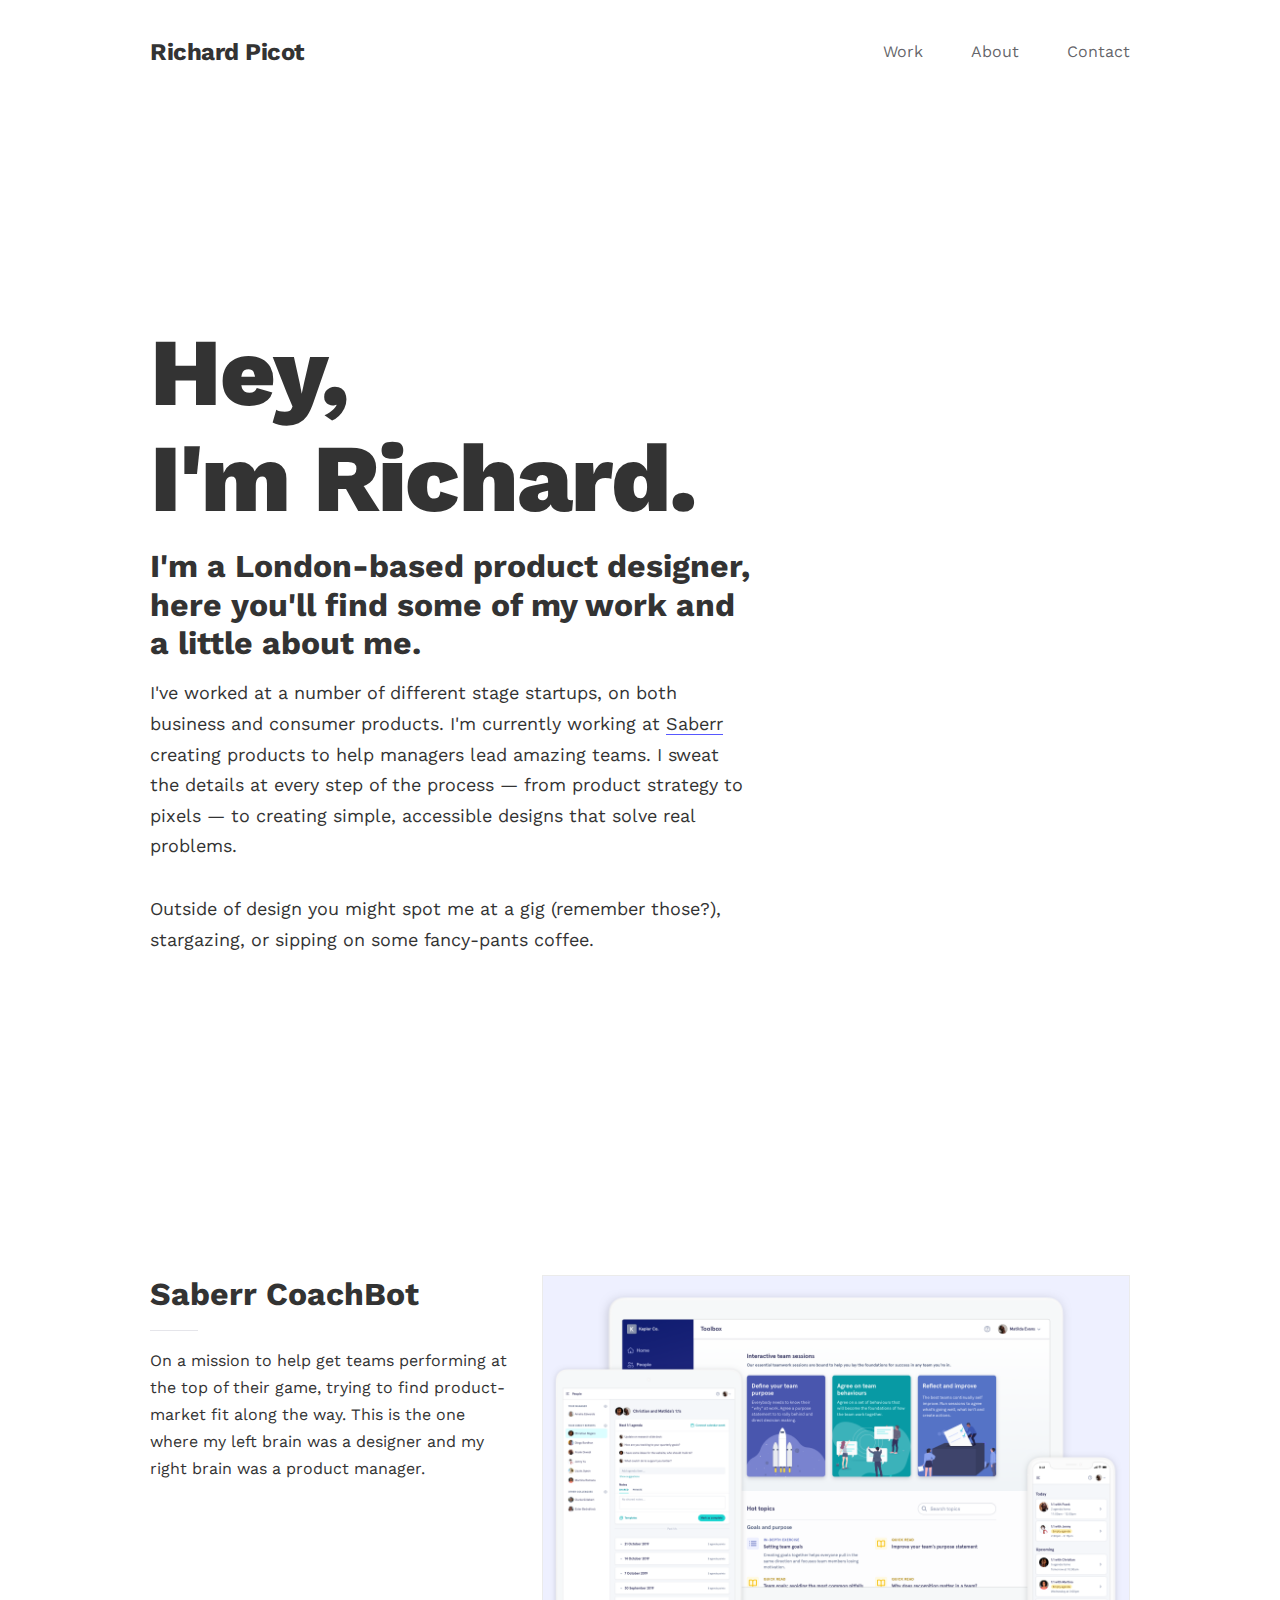
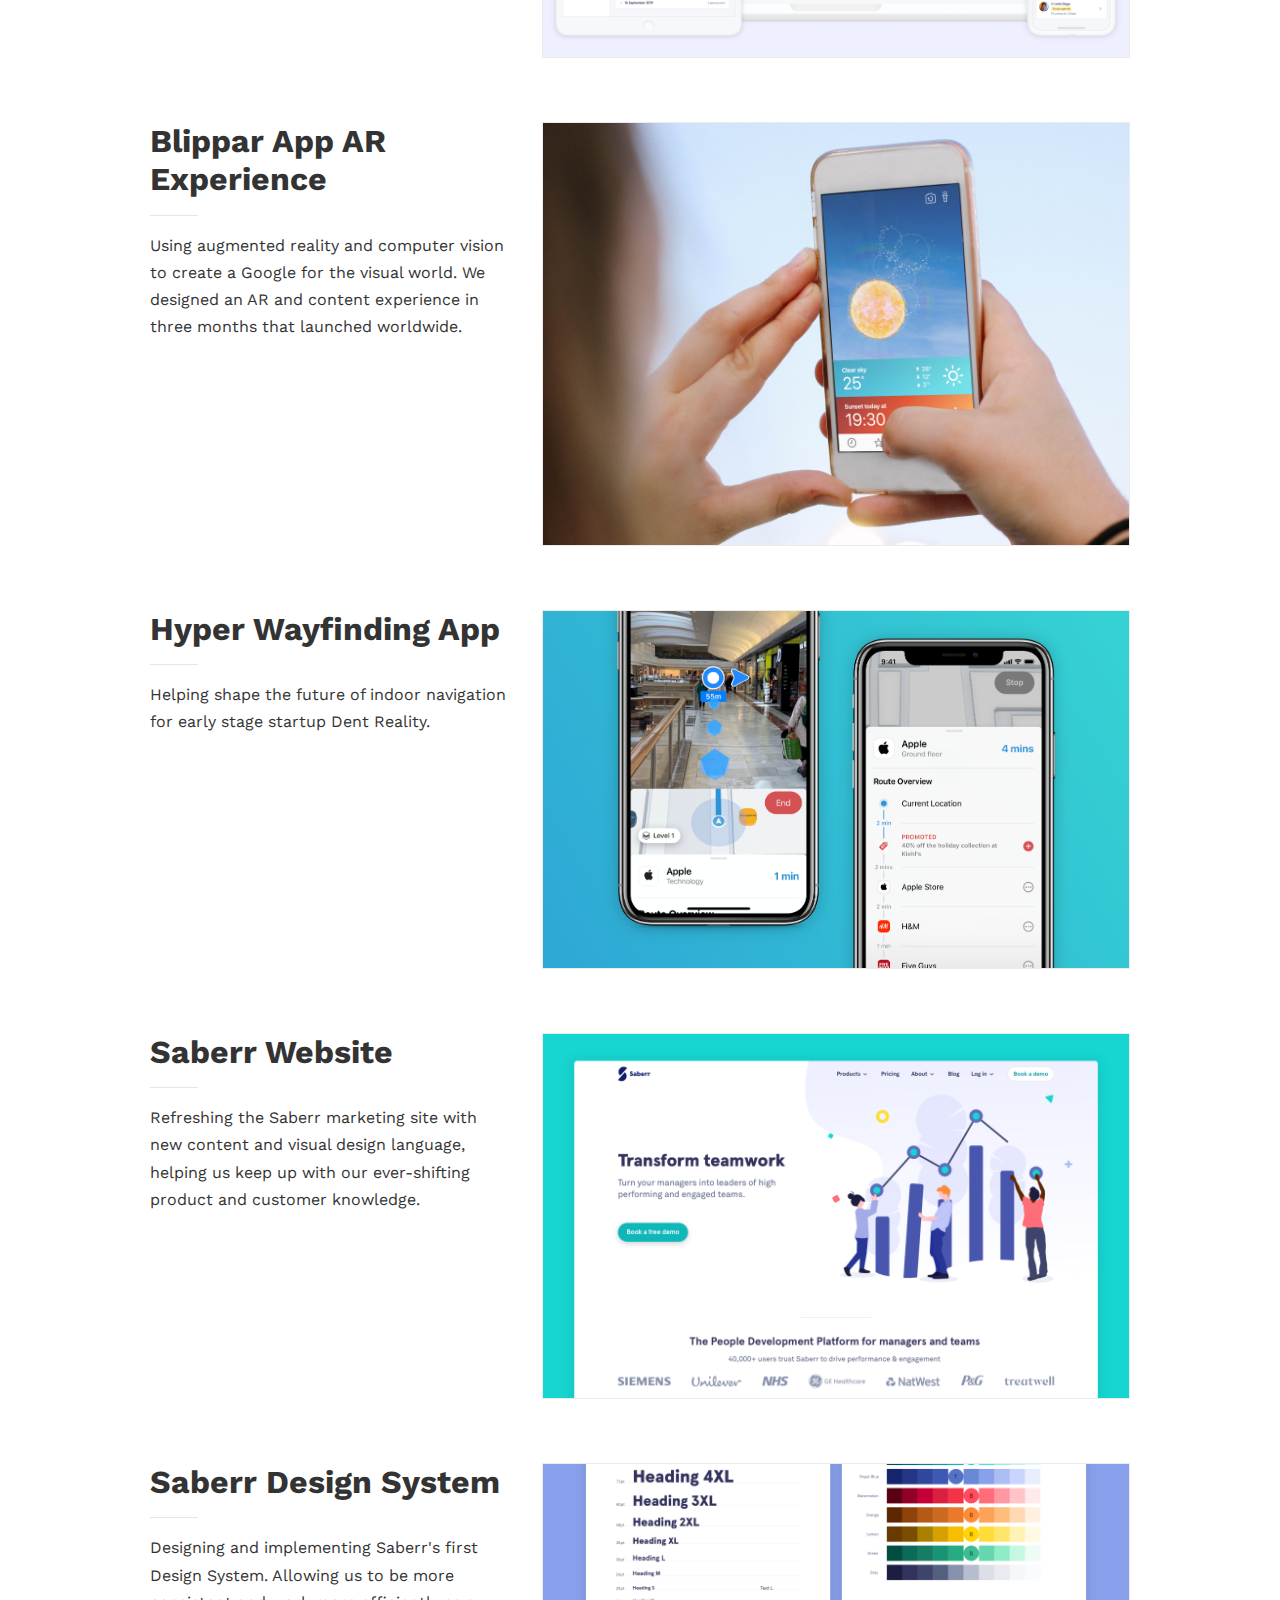
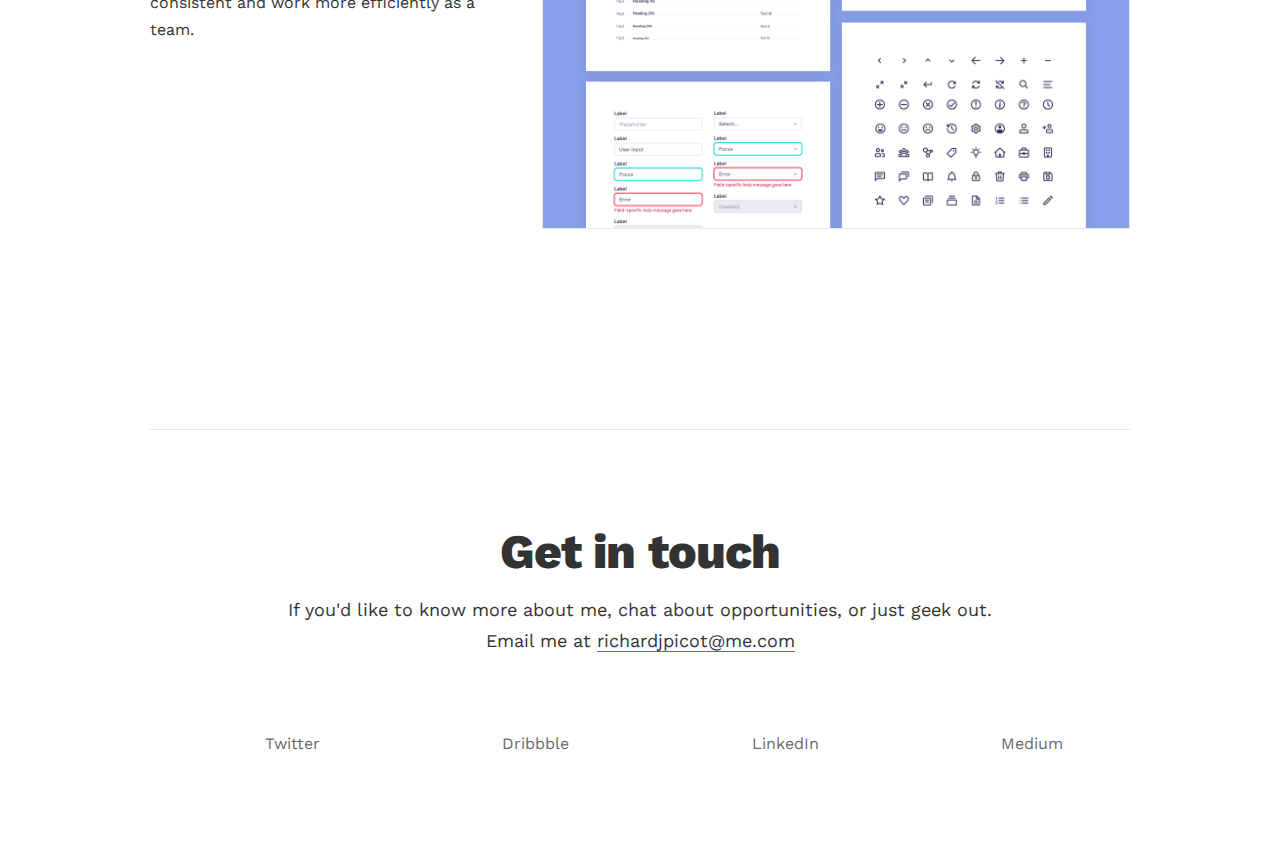
==== index.html @ b2eada52 "Started About Me page" ====
<!DOCTYPE html>
<html lang="en" dir="ltr">

<head>
  <meta charset="utf-8">
  <meta name="viewport" content="width-device-width, initial-scale=1.0">
  <title>Richard Picot</title>
  <link rel="stylesheet" type="text/css" href="css/normalize.css">
  <link rel="stylesheet" type="text/css" href="css/styles.css">
  <link href="https://fonts.googleapis.com/css2?family=Work+Sans:ital,wght@0,400;0,500;0,600;0,700;0,800;1,400&display=swap" rel="stylesheet">
</head>

<body>

  <div class="page-wrapper">

    <!-- header	-->
    <header class="main-header">
      <a class="site-name" href="index.html">Richard Picot</a>

      <nav class="nav">
        <a href="#work">Work</a>
        <a href="#">About</a>
        <a href="#contact">Contact</a>
      </nav>

    </header>

    <!-- main content -->
    <div class="main-content">
      <section id="homepage-intro">
        <h1 class="hero">Hey,<br>I'm Richard.</h1>
        <h2>I'm a London-based product designer, here you'll find some of my work and a little about me.</h2>
        <p>
          I've worked at a number of different stage startups, on both business and consumer products. I'm currently working at <a href="https://www.saberr.com" target="_blank">Saberr</a> creating products to help managers lead amazing teams. I sweat the details at every step
          of
          the process — from product strategy to pixels — to creating simple, accessible designs that solve real problems.<br>
          <p>
            Outside of design you might spot me at a gig (remember those?), stargazing, or sipping on some fancy-pants coffee.
          </p>
        </p>
      </section>

      <!-- selected works -->
      <section id="work">
        <!-- <h2>Work</h2> -->

        <div class="project">
          <a href="published/saberr-coachbot.html">
            <div class="project-image">
              <img src="images/saberr-coachbot-hero.png" alt="Saberr CoachBot product image">
            </div>
            <div class="project-description">
              <h2>Saberr CoachBot</h2>
              <p>On a mission to help get teams performing at the top of their game, trying to find product-market fit along the way. This is the one where my left brain was a designer and my right brain was a product manager.</p>
            </div>
          </a>
        </div>


        <div class="project">
          <a href="published/blippar.html">
            <div class="project-image">
              <img src="images/blippar-hero.jpg" alt="Blippar product image">
            </div>
            <div class="project-description">
              <h2>Blippar App AR Experience</h2>
              <p>Using augmented reality and computer vision to create a Google for the visual world. We designed an AR and content experience in three months that launched worldwide.</p>
            </div>
          </a>
        </div>

        <div class="project">
          <a href="published/hyper.html">
            <div class="project-image">
              <img src="images/hyper-hero.png" alt="Hyper product image">
            </div>
            <div class="project-description">
              <h2>Hyper Wayfinding App</h2>
              <p>Helping shape the future of indoor navigation for early stage startup Dent Reality.</p>
            </div>
          </a>
        </div>

        <div class="project">
          <a href="published/saberr-website.html">
            <div class="project-image">
              <img src="images/saberr-website-hero.png" alt="Saberr website screenshot">
            </div>
            <div class="project-description">
              <h2>Saberr Website</h2>
              <p>Refreshing the Saberr marketing site with new content and visual design language, helping us keep up with our ever-shifting product and customer knowledge.</p>
            </div>
          </a>
        </div>

        <div class="project">
          <a href="published/saberr-design-system.html">
            <div class="project-image">
              <img src="images/saberr-design-system-hero.png" alt="Saberr design system screenshot">
            </div>
            <div class="project-description">
              <h2>Saberr Design System</h2>
              <p>Designing and implementing Saberr's first Design System. Allowing us to be more consistent and work more efficiently as a team.</p>
            </div>
          </a>
        </div>

      </section>
      <!-- end selected works -->

    </div>
    <!-- end main-content -->

    <footer id="contact">
      <h1>Get in touch</h1>
      <p>
        If you'd like to know more about me, chat about opportunities, or just geek out.</br>
        Email me at <a href="mailto:richardjpicot@me.com">richardjpicot@me.com</a>
      </p>
      <nav class="nav">
        <a href="#">Twitter</a>
        <a href="#">Dribbble</a>
        <a href="#">LinkedIn</a>
        <a href="#">Medium</a>
      </nav>
    </footer>

  </div>
  <!-- end container	-->

</body>

</html>
---- css/styles.css ----
/* =================================
  #Reset & Basics
==================================== */
html, body, div, span, applet, object, iframe,
h1, h2, h3, h4, h5, h6, p, blockquote, pre,
a, abbr, acronym, address, big, cite, code,
del, dfn, em, img, ins, kbd, q, s, samp,
small, strike, strong, sub, sup, tt, var,
b, u, i, center,
dl, dt, dd, ol, ul, li,
fieldset, form, label, legend,
table, caption, tbody, tfoot, thead, tr, th, td,
article, aside, canvas, details, embed,
figure, figcaption, footer, header, hgroup,
menu, nav, output, ruby, section, summary,
time, mark, audio, video {
  margin: 0;
  padding: 0;
  border: 0;
  font-size: 100%;
  font: inherit;
  vertical-align: baseline;
}

/* HTML5 display-role reset for older browsers */
article, aside, details, figcaption, figure,
footer, header, hgroup, menu, nav, section {
  display: block;
}

body {
  line-height: 1;
}

/* ul, ol {
	list-style: none;
} */
blockquote, q {
  quotes: none;
}

blockquote:before, blockquote:after,
q:before, q:after {
  content: '';
  content: none;
}

table {
  border-collapse: collapse;
  border-spacing: 0;
}

* {
  box-sizing: border-box;
}

/* =================================
  #Basic Styles
==================================== */
/* Light mode variables */
:root {
  --primary-color: #5758FF;
  --text-primary-color: #333333;
  --text-secondary-color: rgba(60, 60, 67, 0.8);
  --text-tertiary-color: rgba(60, 60, 67, 0.6);
  --foreground-color-02: #E5E5EA;
  --foreground-color-01: #F6F6F9;
  --main-background-color: #ffffff;
}

/* Dark mode variables */
@media (prefers-color-scheme: dark) {
  :root {
    --primary-color: #9797FF;
    --text-primary-color: #F0F0F0;
    --text-secondary-color: rgba(240, 240, 240, 0.8);
    --text-tertiary-color: rgba(240, 240, 240, 0.6);
    --foreground-color-02: #2E2E2E;
    --foreground-color-01: #1F1F1F;
    --main-background-color: #121212;
  }
}

body {
  background: var(--main-background-color);
  font-family: 'Work Sans', sans-serif;
  font-size: 16px;
  color: var(--text-primary-color);
  -webkit-font-smoothing: antialiased;
}

/* =================================
  #Typography
==================================== */
h1, h2, h3 {
  margin-top: 0;
  margin-bottom: 16px;
}

.hero {
  font-size: 3em;
  font-weight: 800;
  line-height: 1.1;
  letter-spacing: -0.02em;
}

h1 {
  font-size: 2em;
  font-weight: 800;
  line-height: 1.1;
  letter-spacing: -0.02em;
}

h2 {
  font-size: 1.5em;
  font-weight: 700;
  line-height: 1.2;
}

h3 {
  font-size: 1.125em;
  font-weight: 700;
  line-height: 1.25;
}

p {
  margin: 0 0 32px 0;
  font-size: 1em;
  line-height: 1.5;
}

em {
  font-style: italic;
}

strong {
  font-weight: 700;
}

/* ------- CASE STUDY TYPOGRAPHY STYLES -------- */
.pre-text {
  text-transform: uppercase;
  font-size: 0.75em;
  font-weight: 600;
  letter-spacing: 0.08em;
  margin-bottom: 8px;
}

blockquote {
  font-size: 1.5em;
  font-weight: 500;
  line-height: 1.4;
  color: var(--primary-color);
  display: inline-block;
  margin: 0 32px 32px 32px;
  text-align: center;
  font-style: italic;
}

ol, ul {
  margin: 24px 0;
}

li {
  margin: 1.5em 0;
  line-height: 1.4em;
  margin-left: 24px;
  color: var(--primary-color);
}

li span {
  color: var(--text-primary-color);
}

figcaption {
  margin-top: 1em;
  font-size: 0.875em;
  line-height: 1.4em;
  color: var(--text-secondary-color);
}

/* .case-study-intro h1 {
	text-align: center;
	margin: 64px 0;
} */
.case-study-title {
  text-align: center;
  margin: 64px 0;
}

.property {
  color: var(--text-secondary-color);
}

.property p {
  font-size: 0.875em;
  margin: 0 0 16px 0;
}

/* =================================
  #Links
==================================== */
a, a:visited {
  text-decoration: none;
  border-bottom: 1px solid var(--primary-color);
  color: var(--text-primary-color);
}

a:hover {
  color: var(--primary-color);
}

.nav a {
  font-weight: 400;
  color: var(--text-secondary-color);
  text-decoration: none;
  border-bottom: none;
}

.nav a:hover {
  color: var(--primary-color);
}

.project a {
  border-bottom: none;
}

.project img {
  transition: transform .2s ease-in-out;
}

.project:hover img {
  transform: scale(1.04);
}

/* =================================
  #Page Layout Styles
==================================== */
.page-wrapper {
  width: 90%;
  margin: auto;
  max-width: 600px;
}

.main-header {
  margin-bottom: 32px;
}

hr {
  /* Used as a spacer */
  margin: 30px 0 30px;
  border: 1px solid rgba(255, 0, 0, 0);
}

img, video {
  max-width: 100%;
  max-height: 100%;
  display: block;
}

#homepage-intro {
  margin: 128px 0;
}

#work {
  padding-top: 64px;
}

#work a {
  display: block;
}

.project {
  /* display: flex;
	flex-direction: column; */
  margin-bottom: 64px;
  overflow: hidden;
}

.project-image {
  overflow: hidden;
  margin-bottom: 24px;
  border: 1px solid rgba(0, 0, 0, 0.08);
}

/* ------- CASE STUDY LAYOUT STYLES -------- */
section {
  margin-top: 48px;
}

figure, video {
  margin-bottom: 32px;
  /* this one is specifically for images in case studies */
}

.video {
  position: absolute;
  top: 0;
  left: 0;
  width: 100%;
  height: 100%;
}

.case-study-intro {
  padding-bottom: 32px;
}

.property {
  margin-bottom: 24px;
}

.callout {
  display: flex;
  flex-direction: row;
  padding: 20px 16px;
  margin-bottom: 32px;
  background-color: var(--foreground-color-01);
  line-height: 1.5em;
}

.callout .icon {
  margin-right: 8px;
}

/* =================================
  #Navigation
==================================== */
.main-header {
  display: flex;
  flex-direction: column;
  padding-top: 24px;
}

.nav {
  display: flex;
  justify-content: space-around;
  margin-top: 1.5em;
}

.site-name {
  color: var(--text-primary-color);
  font-size: 1.5em;
  font-weight: 700;
  letter-spacing: -0.02em;
  text-decoration: none;
  display: block;
  align-self: center;
  border-bottom: none;
}

/* =================================
  #Footer
==================================== */
footer {
  margin-top: 128px;
  margin-bottom: 64px;
  padding-top: 64px;
  border-top: 1px solid var(--foreground-color-02);
  text-align: center;
}

footer .nav {
  margin-top: 48px;
}

/* =================================
  Media Queries
==================================== */
@media (min-width: 769px) {

  /* ------ Layout adjustments ------ */
  .page-wrapper {
    max-width: 980px;
  }

  .main-header {
    flex-direction: row;
    margin-top: 1em;
  }

  .site-name {
    margin-right: auto;
  }

  .nav {
    margin-top: 0;
    align-self: center;
  }

  .nav a {
    margin-left: 3em;
  }

  #homepage-intro {
    max-width: 600px;
    margin: 256px 0;
  }

  .project-image {
    width: 60%;
    float: right;
    margin-left: 32px;
    margin-bottom: 0;
  }

  /* CASE STUDY */
  .case-study-title {
    margin: 96px 0;
    text-align: center;
  }

  .case-study-intro {
    display: flex;
    padding-bottom: 32px;
    border: none;
  }

  .credits-and-role {
    order: 2;
    flex-grow: 2;
    margin-left: 32px;
    padding-top: 10px;
  }

  .intro-text {
    order: 1;
    flex-grow: 1:
  }

  /* Apply this div class to elements that need a max width for good line length */
  .constrain {
    max-width: 760px;
    margin: auto;
  }

.about-me figure {
  margin-right: 32px;
  width: 40%;
  float: left;
}

  /* ------- Styling adjustments -------- */
  .hero {
    font-size: 6em;
  }

.project-description p::before {
  content: "";
  margin-bottom: 16px;
  display: block;
  width: 48px;
  height: 1px;
  background-color: var(--foreground-color-02);
}

  .project-description p {
    font-size: 1em;
  }

  h1 {
    font-size: 3em;
  }

  h2 {
    font-size: 2em;
  }

  h3 {
    font-size: 1.5em;
  }

  p, li {
    font-size: 1.125em;
    line-height: 1.7;
  }

  blockquote {
    font-size: 2em;
  }

  figcaption {
    text-align: center;
  }

  footer {
    margin: 200px 0 96px 0;
    padding-top: 96px;
  }

  footer .nav {
    margin-top: 80px;
  }
}
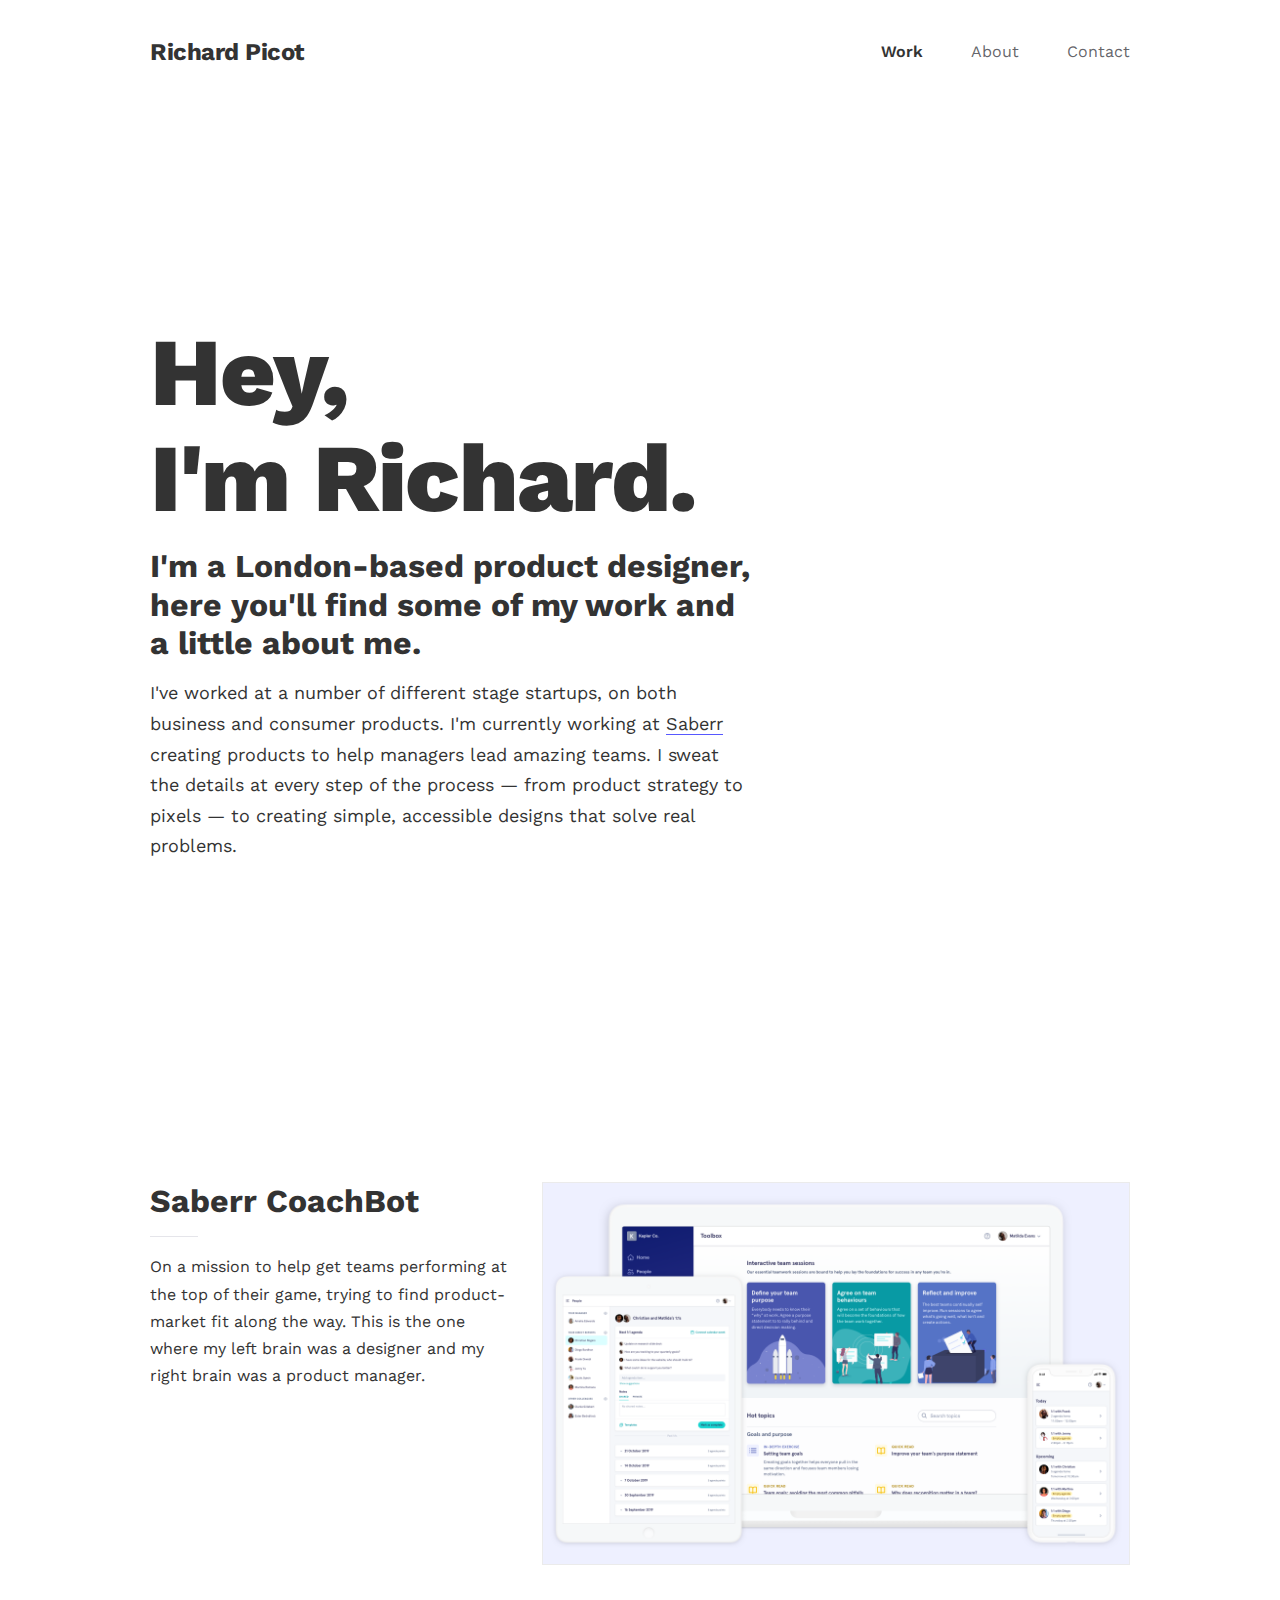
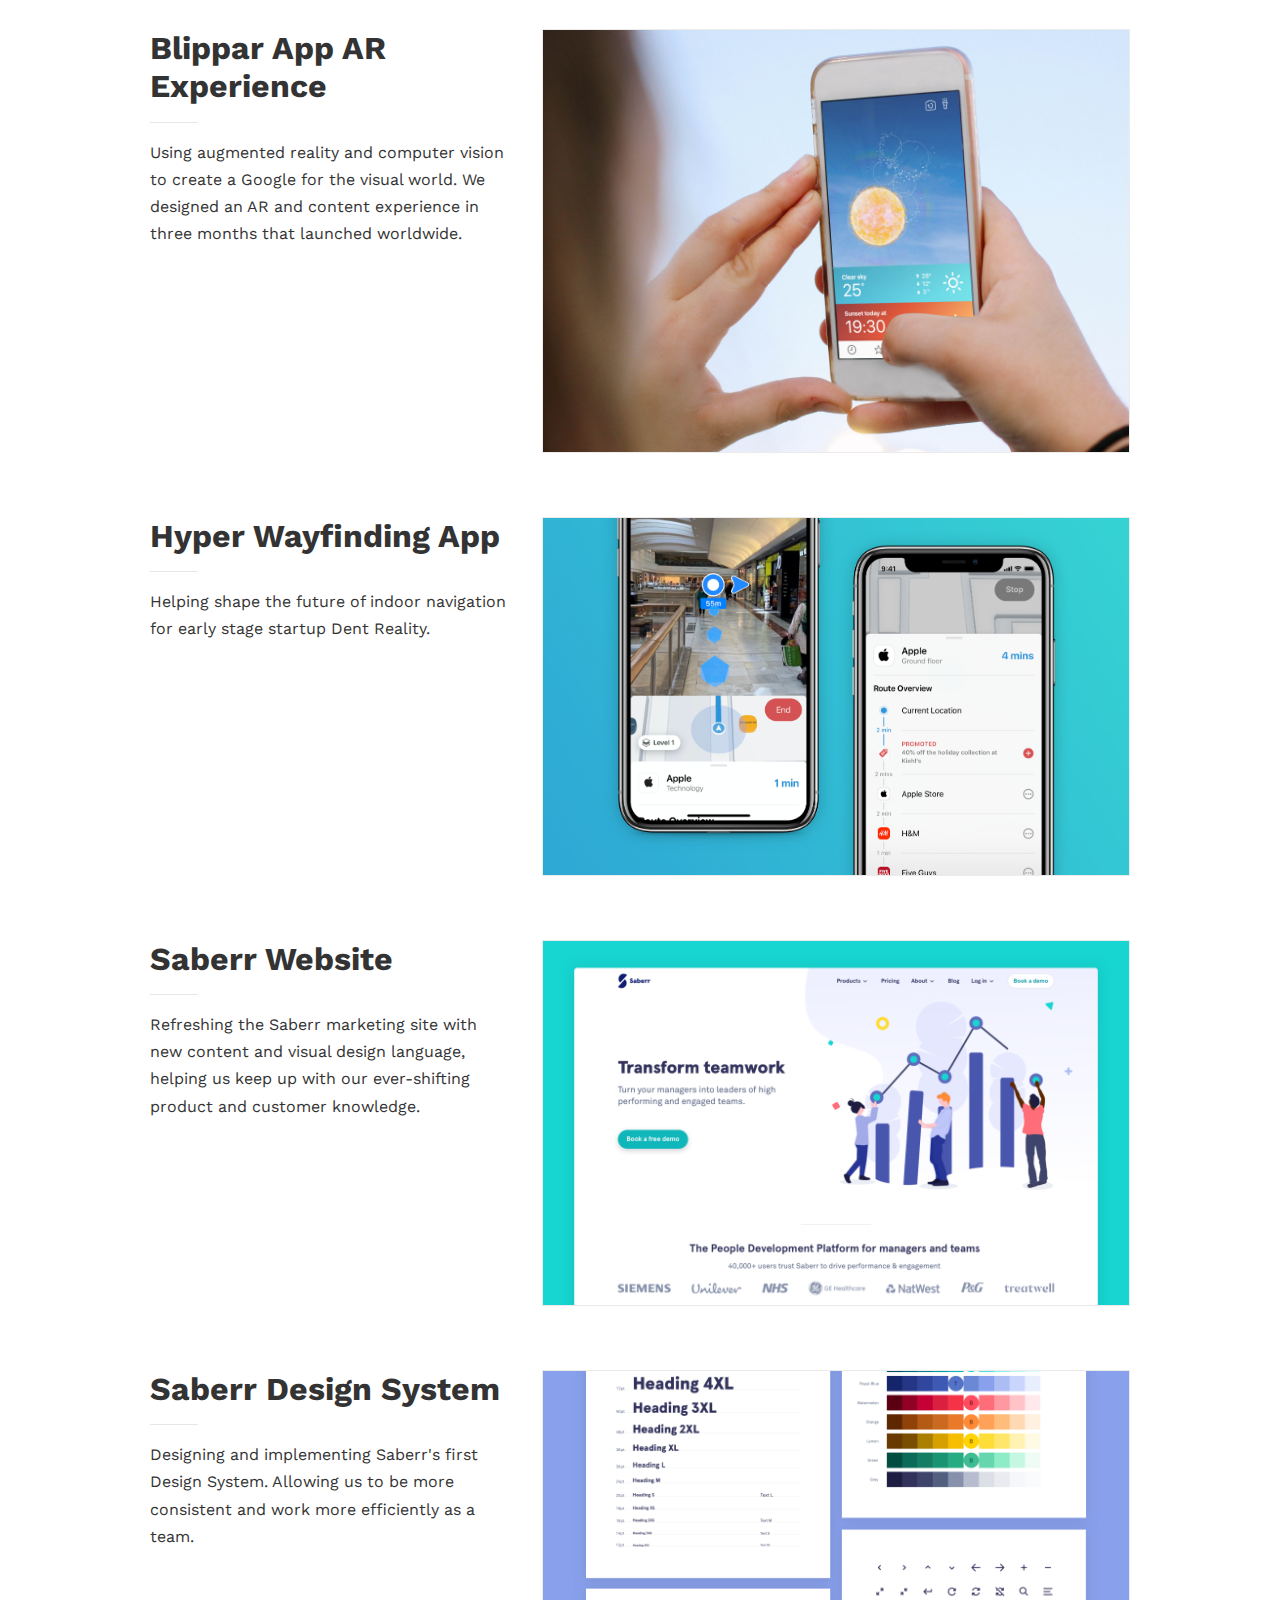
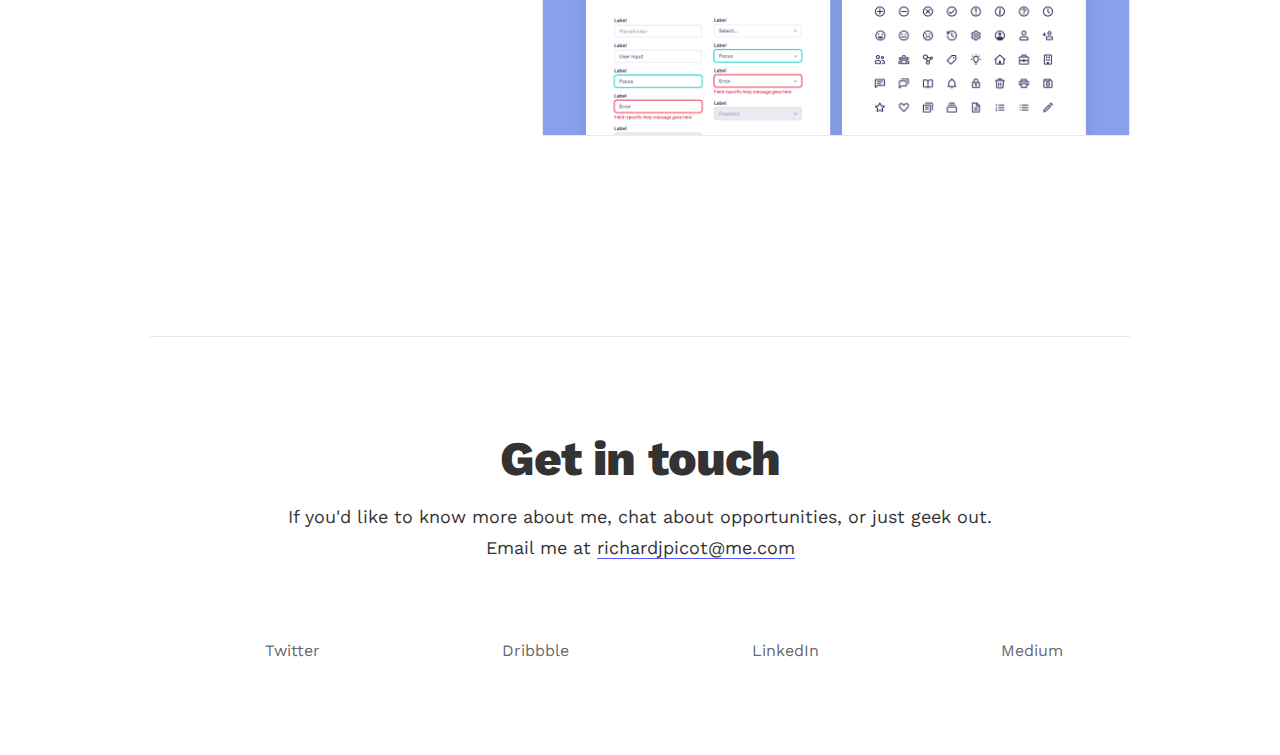
==== commit d25df733: "About page" ====
--- a/index.html
+++ b/index.html
@@ -19,8 +19,8 @@
       <a class="site-name" href="index.html">Richard Picot</a>
 
       <nav class="nav">
-        <a href="#work">Work</a>
-        <a href="#">About</a>
+        <a href="#work" style="color:var(--text-primary-color); font-weight:600;">Work</a>
+        <a href="about.html">About</a>
         <a href="#contact">Contact</a>
       </nav>
 
@@ -35,9 +35,6 @@
           I've worked at a number of different stage startups, on both business and consumer products. I'm currently working at <a href="https://www.saberr.com" target="_blank">Saberr</a> creating products to help managers lead amazing teams. I sweat the details at every step
           of
           the process — from product strategy to pixels — to creating simple, accessible designs that solve real problems.<br>
-          <p>
-            Outside of design you might spot me at a gig (remember those?), stargazing, or sipping on some fancy-pants coffee.
-          </p>
         </p>
       </section>
 
@@ -124,6 +121,7 @@
         <a href="#">LinkedIn</a>
         <a href="#">Medium</a>
       </nav>
+
     </footer>
 
   </div>
--- a/css/styles.css
+++ b/css/styles.css
@@ -124,7 +124,7 @@
 }
 
 p {
-  margin: 0 0 32px 0;
+  margin: 0 0 16px 0;
   font-size: 1em;
   line-height: 1.5;
 }
@@ -219,6 +219,7 @@
 
 .nav a:hover {
   color: var(--primary-color);
+  font-weight: 500;
 }
 
 .project a {
@@ -282,6 +283,13 @@
   margin-bottom: 24px;
   border: 1px solid rgba(0, 0, 0, 0.08);
 }
+
+.clearfix::after {
+  content: "";
+  display: table;
+  clear: both;
+}
+
 
 /* ------- CASE STUDY LAYOUT STYLES -------- */
 section {
@@ -321,6 +329,29 @@
 .callout .icon {
   margin-right: 8px;
 }
+
+/* ------- ABOUT ME LAYOUT STYLES -------- */
+
+.about-header {
+  max-width: 600px;
+  margin-top: 96px;
+}
+.photo-of-me {
+  width: 192px;
+}
+
+.about-me figure {
+  display: block;
+  width: 300px;
+}
+
+.design-process {
+  width: 350px;
+}
+
+.right-column {
+  margin-top: 48px;
+} /* On mobile add a little space between sections */
 
 /* =================================
   #Navigation
@@ -433,11 +464,23 @@
     margin: auto;
   }
 
-.about-me figure {
-  margin-right: 32px;
-  width: 40%;
-  float: left;
-}
+  /* ABOUT ME */
+.about-header {
+  margin-top: 256px;
+}
+
+  .about-me {
+    display: flex;
+  }
+
+  .about-left-column {
+    margin-right: 64px;
+    width: 1100px;
+  }
+
+  .right-column {
+    margin-top: 0px;
+  } /* On desktop remove the top margin */
 
   /* ------- Styling adjustments -------- */
   .hero {
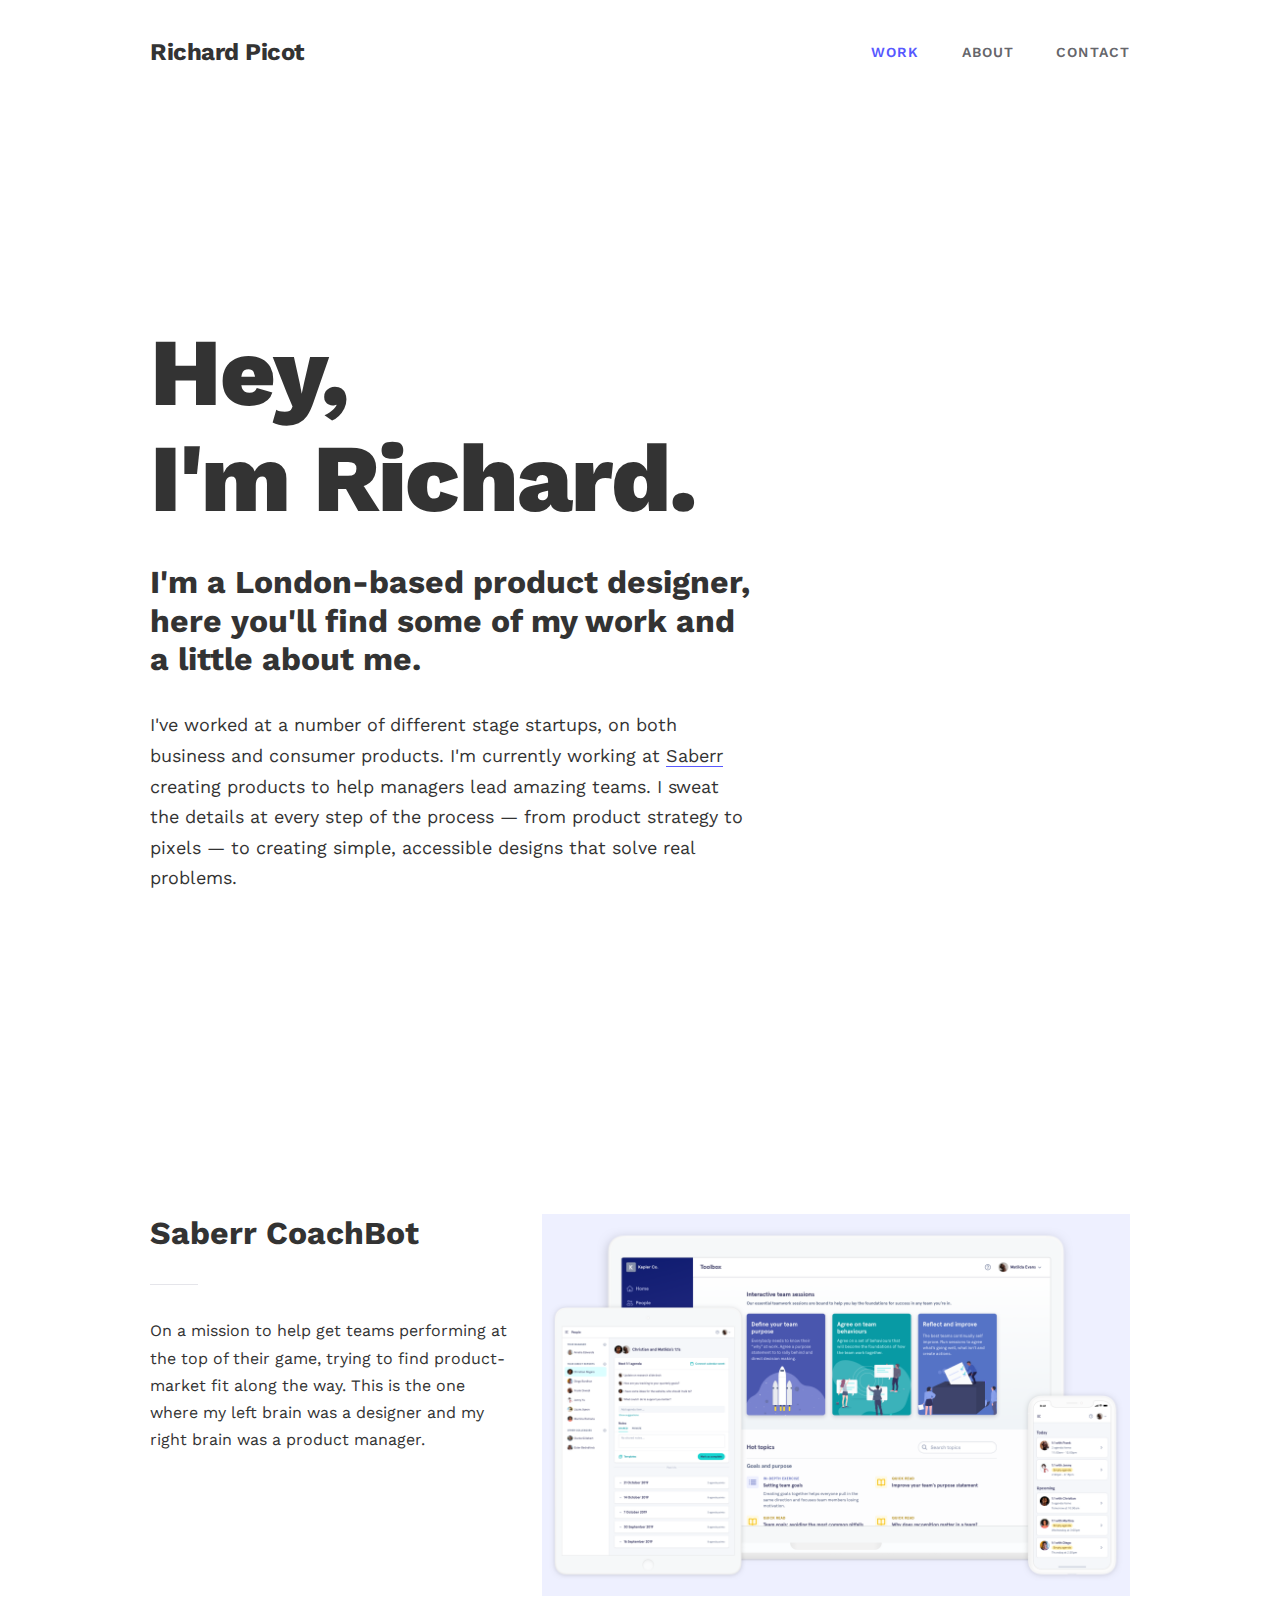
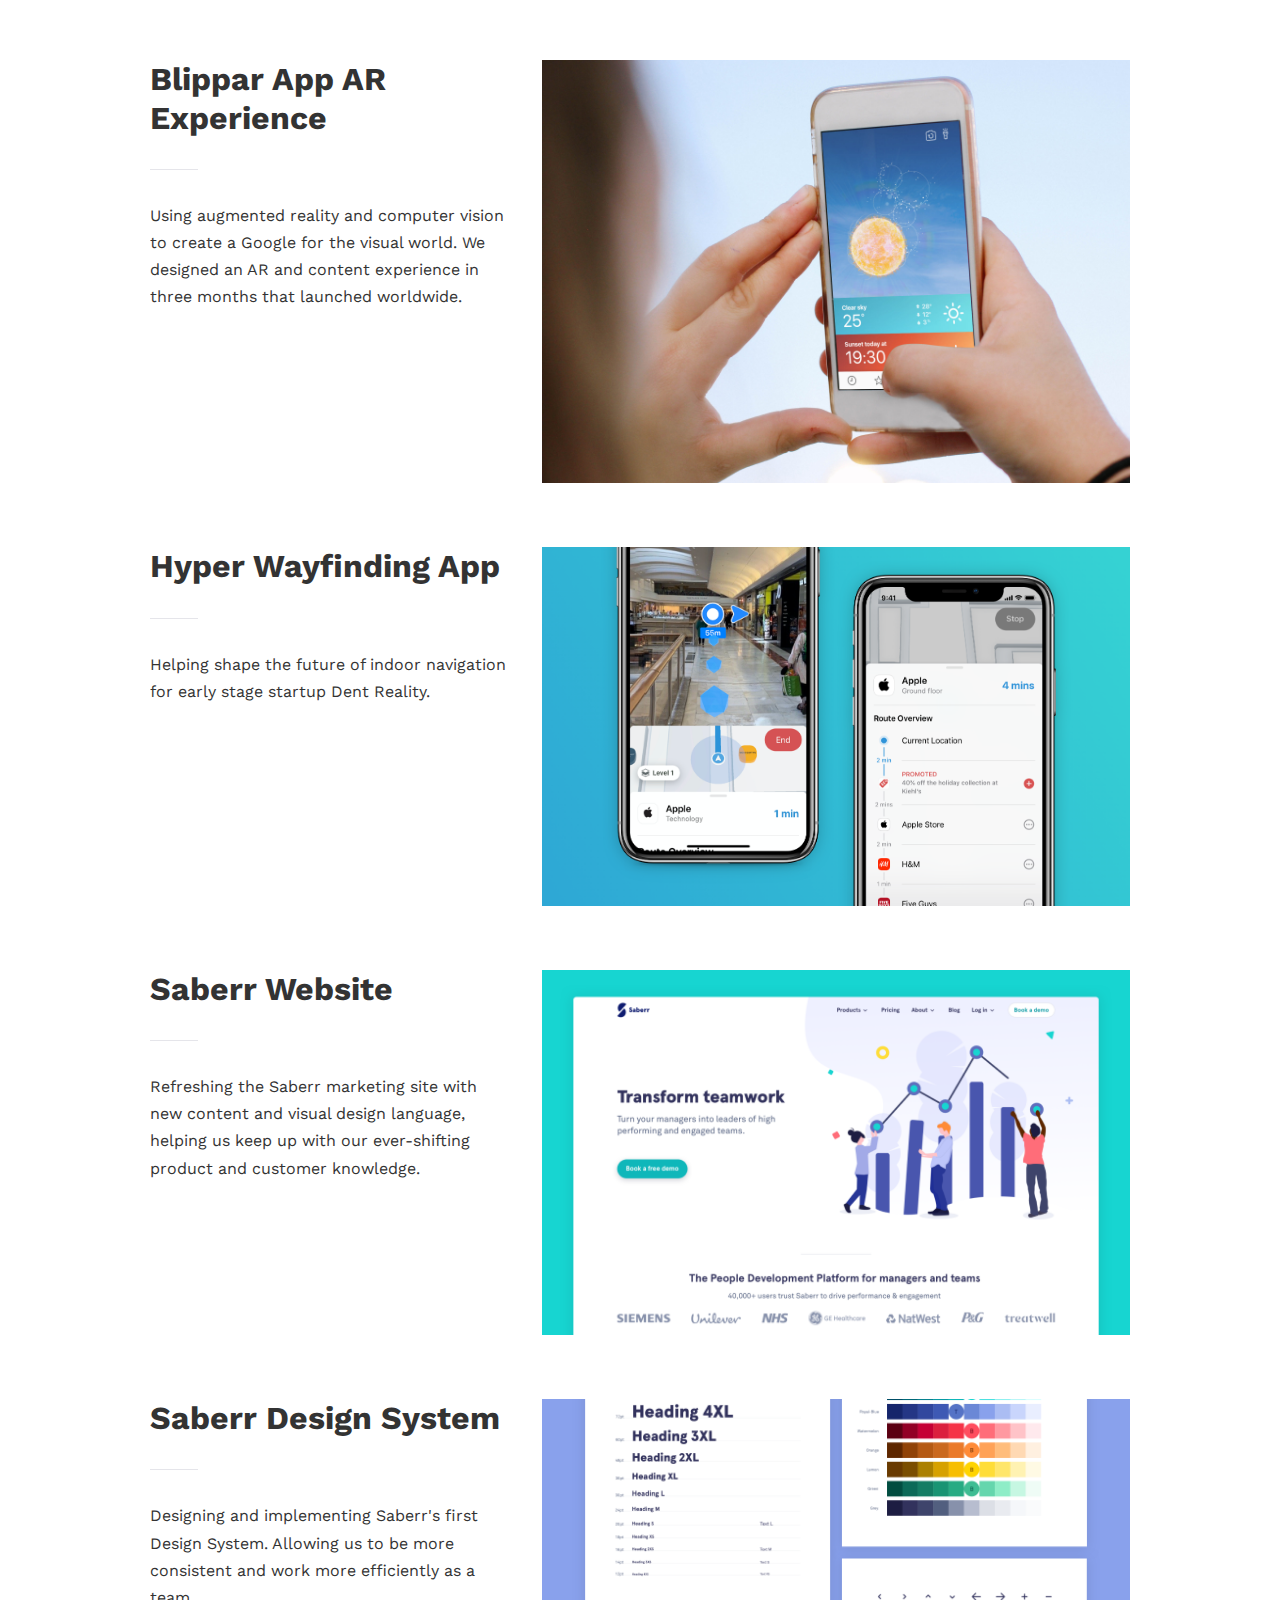
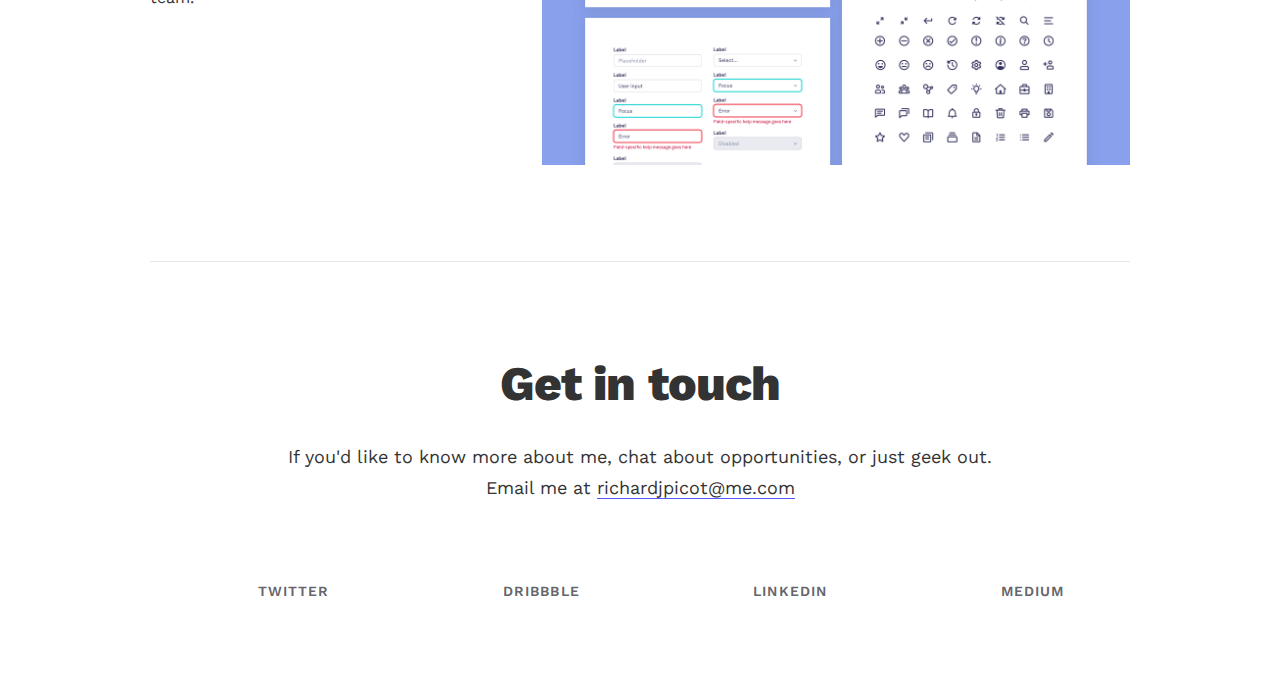
==== commit 10d7a4ff: "Up next added to case studies and fav icon" ====
--- a/index.html
+++ b/index.html
@@ -4,10 +4,17 @@
 <head>
   <meta charset="utf-8">
   <meta name="viewport" content="width-device-width, initial-scale=1.0">
-  <title>Richard Picot</title>
+  <title>Richard Picot - Product Designer</title>
   <link rel="stylesheet" type="text/css" href="css/normalize.css">
   <link rel="stylesheet" type="text/css" href="css/styles.css">
   <link href="https://fonts.googleapis.com/css2?family=Work+Sans:ital,wght@0,400;0,500;0,600;0,700;0,800;1,400&display=swap" rel="stylesheet">
+  <link rel="apple-touch-icon" sizes="180x180" href="/apple-touch-icon.png">
+  <link rel="icon" type="image/png" sizes="32x32" href="/favicon-32x32.png">
+  <link rel="icon" type="image/png" sizes="16x16" href="/favicon-16x16.png">
+  <link rel="manifest" href="/site.webmanifest">
+  <link rel="mask-icon" href="/safari-pinned-tab.svg" color="#5758FF">
+  <meta name="msapplication-TileColor" content="#5758FF">
+  <meta name="theme-color" content="#ffffff">
 </head>
 
 <body>
@@ -19,7 +26,7 @@
       <a class="site-name" href="index.html">Richard Picot</a>
 
       <nav class="nav">
-        <a href="#work" style="color:var(--text-primary-color); font-weight:600;">Work</a>
+        <a href="#work" style="color:var(--primary-color); font-weight:600;">Work</a>
         <a href="about.html">About</a>
         <a href="#contact">Contact</a>
       </nav>
@@ -32,7 +39,8 @@
         <h1 class="hero">Hey,<br>I'm Richard.</h1>
         <h2>I'm a London-based product designer, here you'll find some of my work and a little about me.</h2>
         <p>
-          I've worked at a number of different stage startups, on both business and consumer products. I'm currently working at <a href="https://www.saberr.com" target="_blank">Saberr</a> creating products to help managers lead amazing teams. I sweat the details at every step
+          I've worked at a number of different stage startups, on both business and consumer products. I'm currently working at <a href="https://www.saberr.com" target="_blank">Saberr</a> creating products to help managers lead amazing teams. I sweat
+          the details at every step
           of
           the process — from product strategy to pixels — to creating simple, accessible designs that solve real problems.<br>
         </p>
--- a/css/styles.css
+++ b/css/styles.css
@@ -83,7 +83,7 @@
 
 body {
   background: var(--main-background-color);
-  font-family: 'Work Sans', sans-serif;
+  font-family: "Work Sans", -apple-system, ".SFNSText-Regular", "San Francisco", Roboto, "Segoe UI", "Helvetica Neue", "Lucida Grande", sans-serif;
   font-size: 16px;
   color: var(--text-primary-color);
   -webkit-font-smoothing: antialiased;
@@ -92,9 +92,9 @@
 /* =================================
   #Typography
 ==================================== */
-h1, h2, h3 {
+h1, h2 {
   margin-top: 0;
-  margin-bottom: 16px;
+  margin-bottom: 32px;
 }
 
 .hero {
@@ -121,10 +121,12 @@
   font-size: 1.125em;
   font-weight: 700;
   line-height: 1.25;
+  margin-top: 0;
+  margin-bottom: 16px;
 }
 
 p {
-  margin: 0 0 16px 0;
+  margin: 0 0 32px 0;
   font-size: 1em;
   line-height: 1.5;
 }
@@ -140,7 +142,7 @@
 /* ------- CASE STUDY TYPOGRAPHY STYLES -------- */
 .pre-text {
   text-transform: uppercase;
-  font-size: 0.75em;
+  font-size: 0.875em;
   font-weight: 600;
   letter-spacing: 0.08em;
   margin-bottom: 8px;
@@ -179,10 +181,6 @@
   color: var(--text-secondary-color);
 }
 
-/* .case-study-intro h1 {
-	text-align: center;
-	margin: 64px 0;
-} */
 .case-study-title {
   text-align: center;
   margin: 64px 0;
@@ -211,7 +209,10 @@
 }
 
 .nav a {
-  font-weight: 400;
+  font-weight: 600;
+  font-size: 0.875em;
+  letter-spacing: 0.08em;
+  text-transform: uppercase;
   color: var(--text-secondary-color);
   text-decoration: none;
   border-bottom: none;
@@ -219,7 +220,6 @@
 
 .nav a:hover {
   color: var(--primary-color);
-  font-weight: 500;
 }
 
 .project a {
@@ -272,16 +272,17 @@
 }
 
 .project {
-  /* display: flex;
-	flex-direction: column; */
   margin-bottom: 64px;
   overflow: hidden;
+}
+
+.project-description h2 {
+  margin-bottom: 16px;
 }
 
 .project-image {
   overflow: hidden;
   margin-bottom: 24px;
-  border: 1px solid rgba(0, 0, 0, 0.08);
 }
 
 .clearfix::after {
@@ -293,7 +294,7 @@
 
 /* ------- CASE STUDY LAYOUT STYLES -------- */
 section {
-  margin-top: 48px;
+  margin-top: 64px;
 }
 
 figure, video {
@@ -328,6 +329,19 @@
 
 .callout .icon {
   margin-right: 8px;
+}
+
+.up-next {
+  margin-top: 96px;
+  margin-bottom: 64px;
+  padding-top: 64px;
+  border-top: solid 1px var(--foreground-color-02);
+}
+
+.up-next-heading {
+  display: flex;
+  justify-content: space-between;
+  align-items: baseline;
 }
 
 /* ------- ABOUT ME LAYOUT STYLES -------- */
@@ -383,7 +397,7 @@
   #Footer
 ==================================== */
 footer {
-  margin-top: 128px;
+  margin-top: 64px;
   margin-bottom: 64px;
   padding-top: 64px;
   border-top: 1px solid var(--foreground-color-02);
@@ -434,6 +448,10 @@
     margin-bottom: 0;
   }
 
+  .project-description h2 {
+    margin-bottom: 32px;
+  }
+
   /* CASE STUDY */
   .case-study-title {
     margin: 96px 0;
@@ -469,6 +487,10 @@
   margin-top: 256px;
 }
 
+.photo-of-me {
+  width: 256px;
+}
+
   .about-me {
     display: flex;
   }
@@ -489,7 +511,7 @@
 
 .project-description p::before {
   content: "";
-  margin-bottom: 16px;
+  margin-bottom: 32px;
   display: block;
   width: 48px;
   height: 1px;
@@ -526,7 +548,7 @@
   }
 
   footer {
-    margin: 200px 0 96px 0;
+    margin: 96px 0 96px 0;
     padding-top: 96px;
   }
 
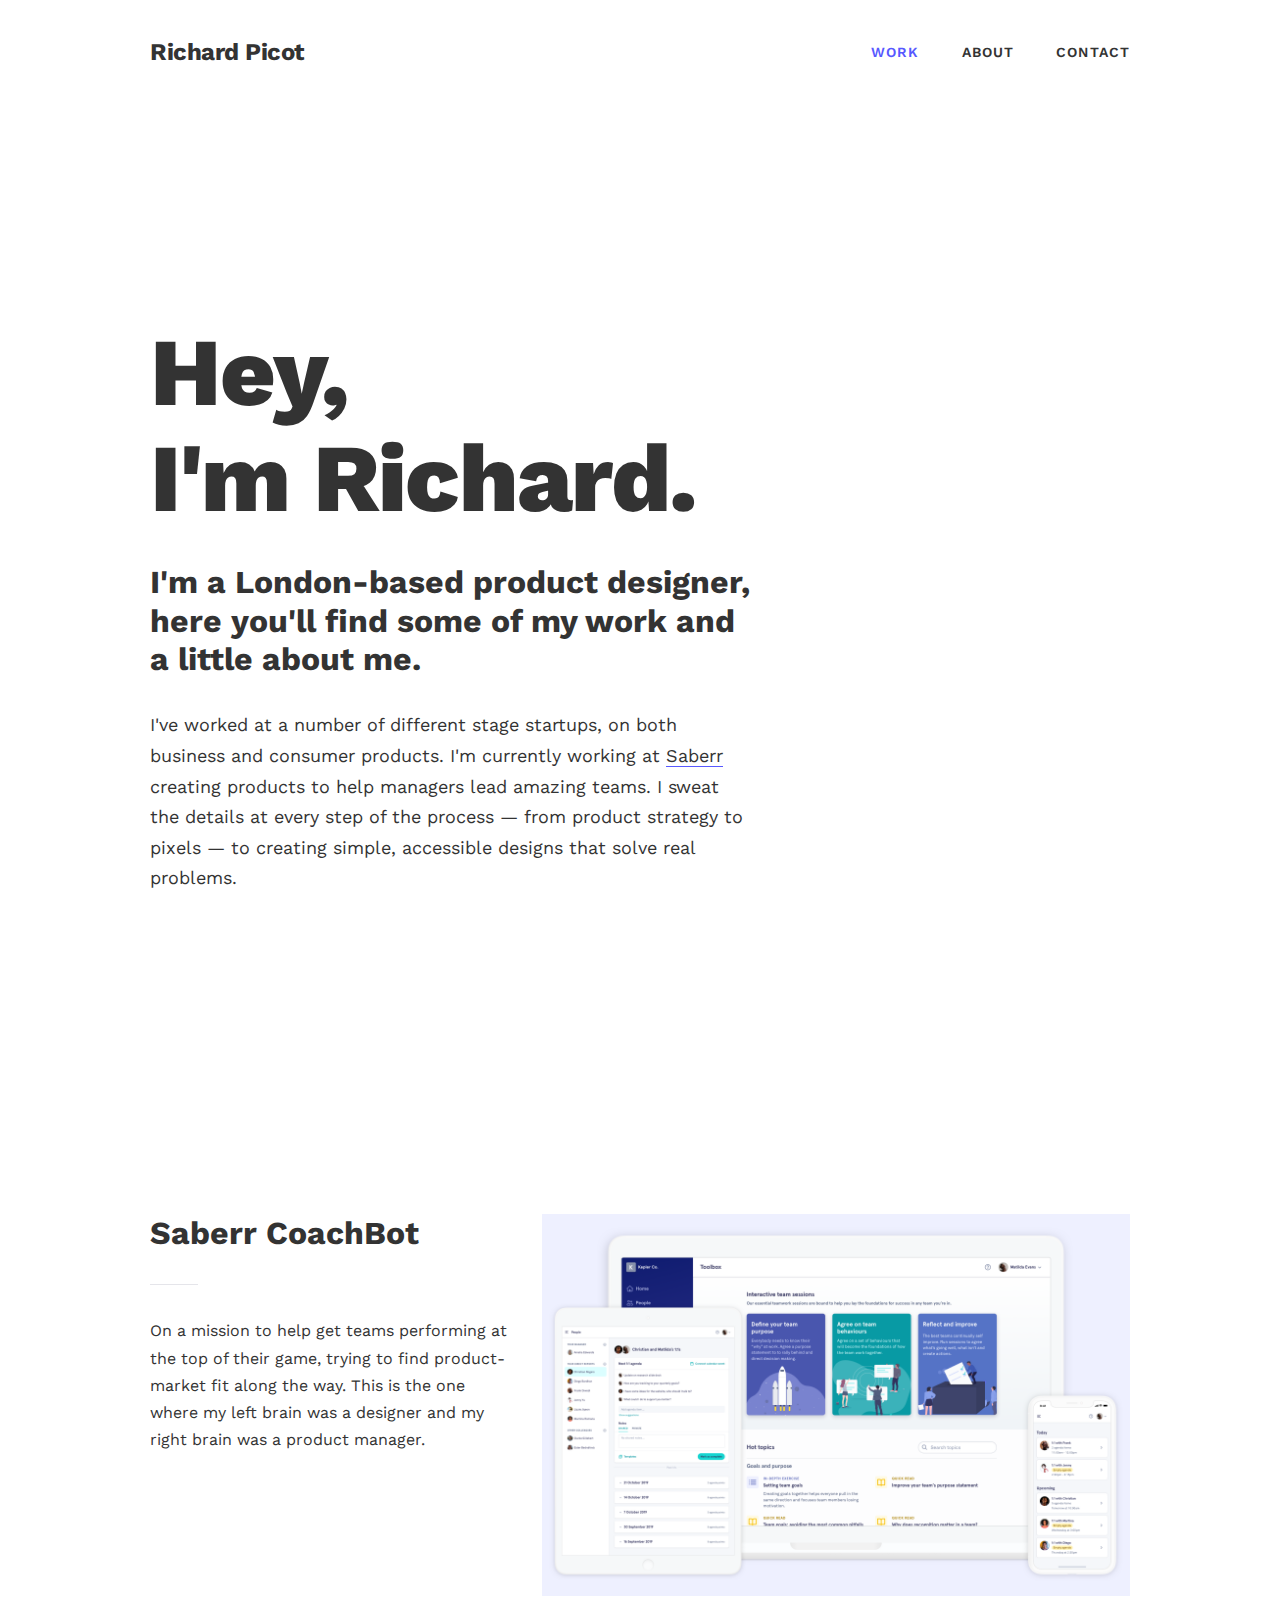
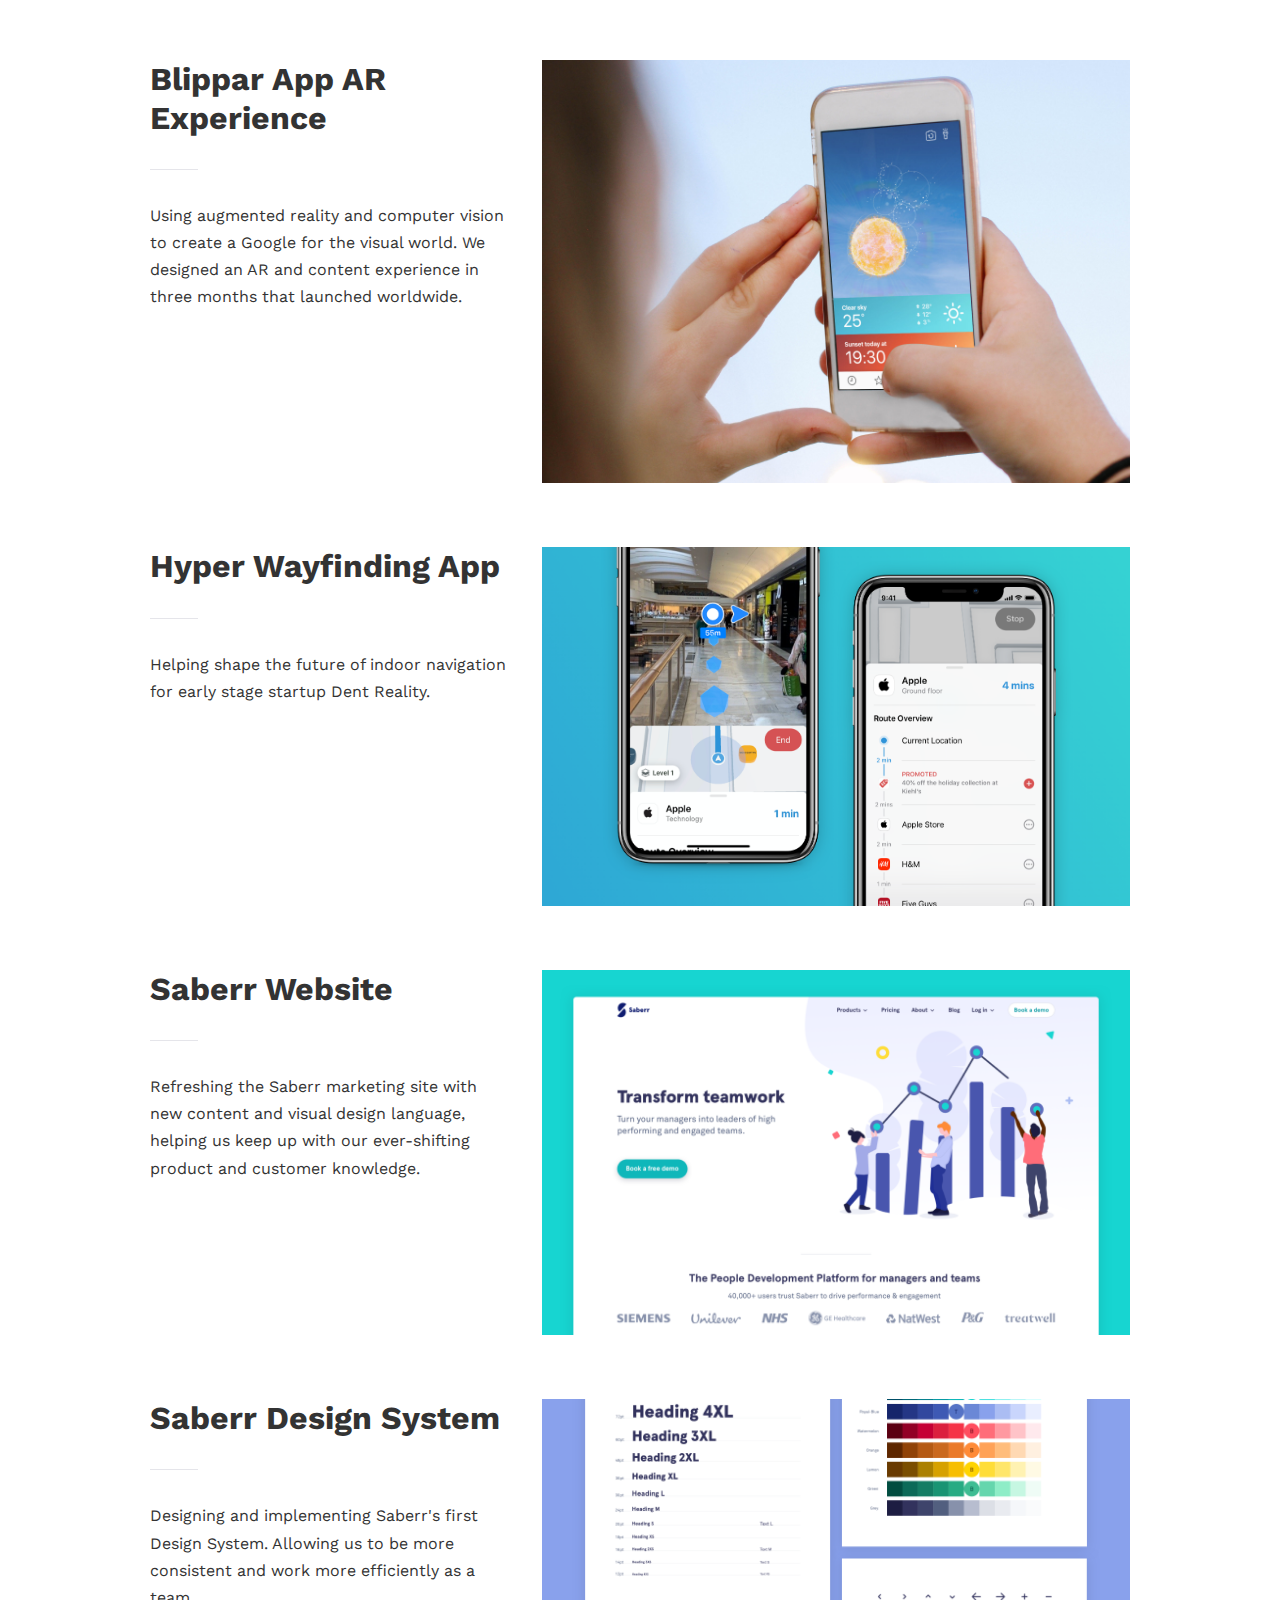
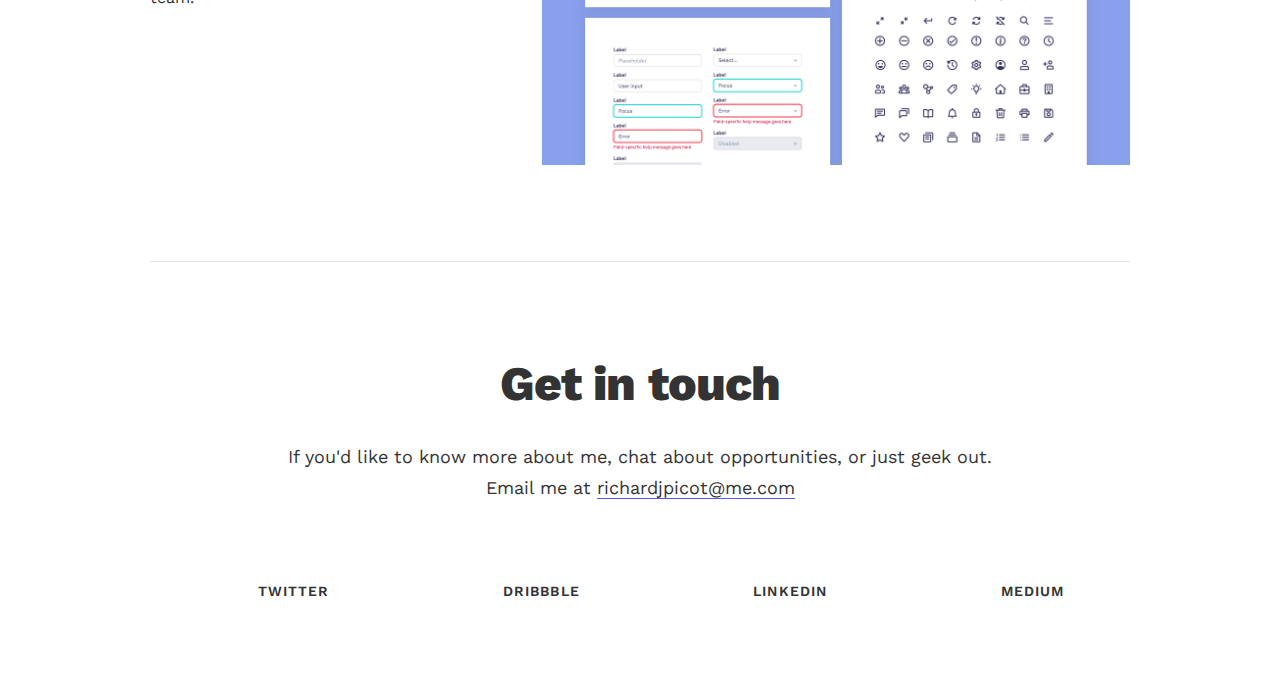
==== commit ffa06401: "Fixed favicon, added keywords, adjusted style of nav text" ====
--- a/index.html
+++ b/index.html
@@ -2,9 +2,12 @@
 <html lang="en" dir="ltr">
 
 <head>
+  <title>Richard Picot - Product Designer</title>
+  <meta name="description" content="Online portfolio of London-based digital product designer Richard Picot.">
+  <meta name="author" content="Richard Picot">
+  <meta name="keywords" content="product, design, ux, ui, portfolio, digital, ux design, user interface, user experience, product designers, product design, startup design, london">
   <meta charset="utf-8">
   <meta name="viewport" content="width-device-width, initial-scale=1.0">
-  <title>Richard Picot - Product Designer</title>
   <link rel="stylesheet" type="text/css" href="css/normalize.css">
   <link rel="stylesheet" type="text/css" href="css/styles.css">
   <link href="https://fonts.googleapis.com/css2?family=Work+Sans:ital,wght@0,400;0,500;0,600;0,700;0,800;1,400&display=swap" rel="stylesheet">
@@ -12,8 +15,8 @@
   <link rel="icon" type="image/png" sizes="32x32" href="/favicon-32x32.png">
   <link rel="icon" type="image/png" sizes="16x16" href="/favicon-16x16.png">
   <link rel="manifest" href="/site.webmanifest">
-  <link rel="mask-icon" href="/safari-pinned-tab.svg" color="#5758FF">
-  <meta name="msapplication-TileColor" content="#5758FF">
+  <link rel="mask-icon" href="/safari-pinned-tab.svg" color="#5758ff">
+  <meta name="msapplication-TileColor" content="#9f00a7">
   <meta name="theme-color" content="#ffffff">
 </head>
 
--- a/css/styles.css
+++ b/css/styles.css
@@ -213,7 +213,7 @@
   font-size: 0.875em;
   letter-spacing: 0.08em;
   text-transform: uppercase;
-  color: var(--text-secondary-color);
+  color: var(--text-primary-color);
   text-decoration: none;
   border-bottom: none;
 }
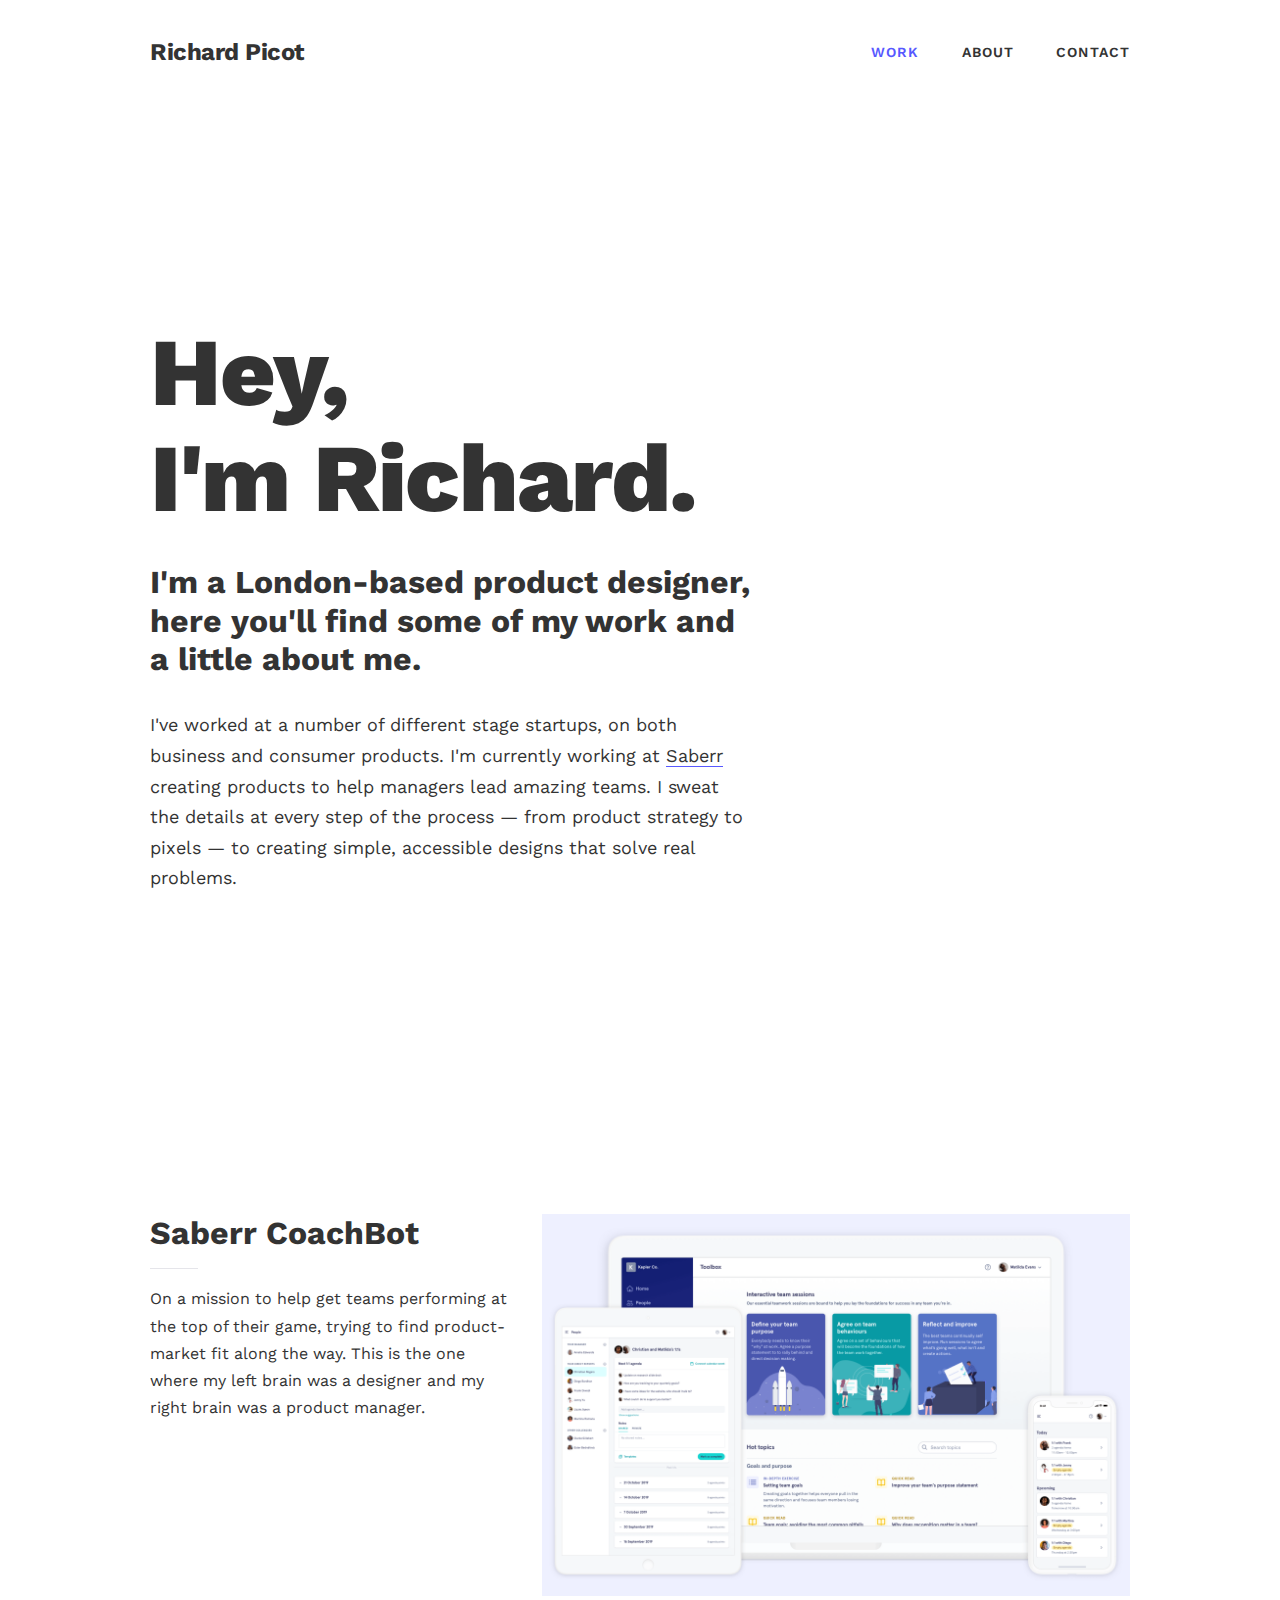
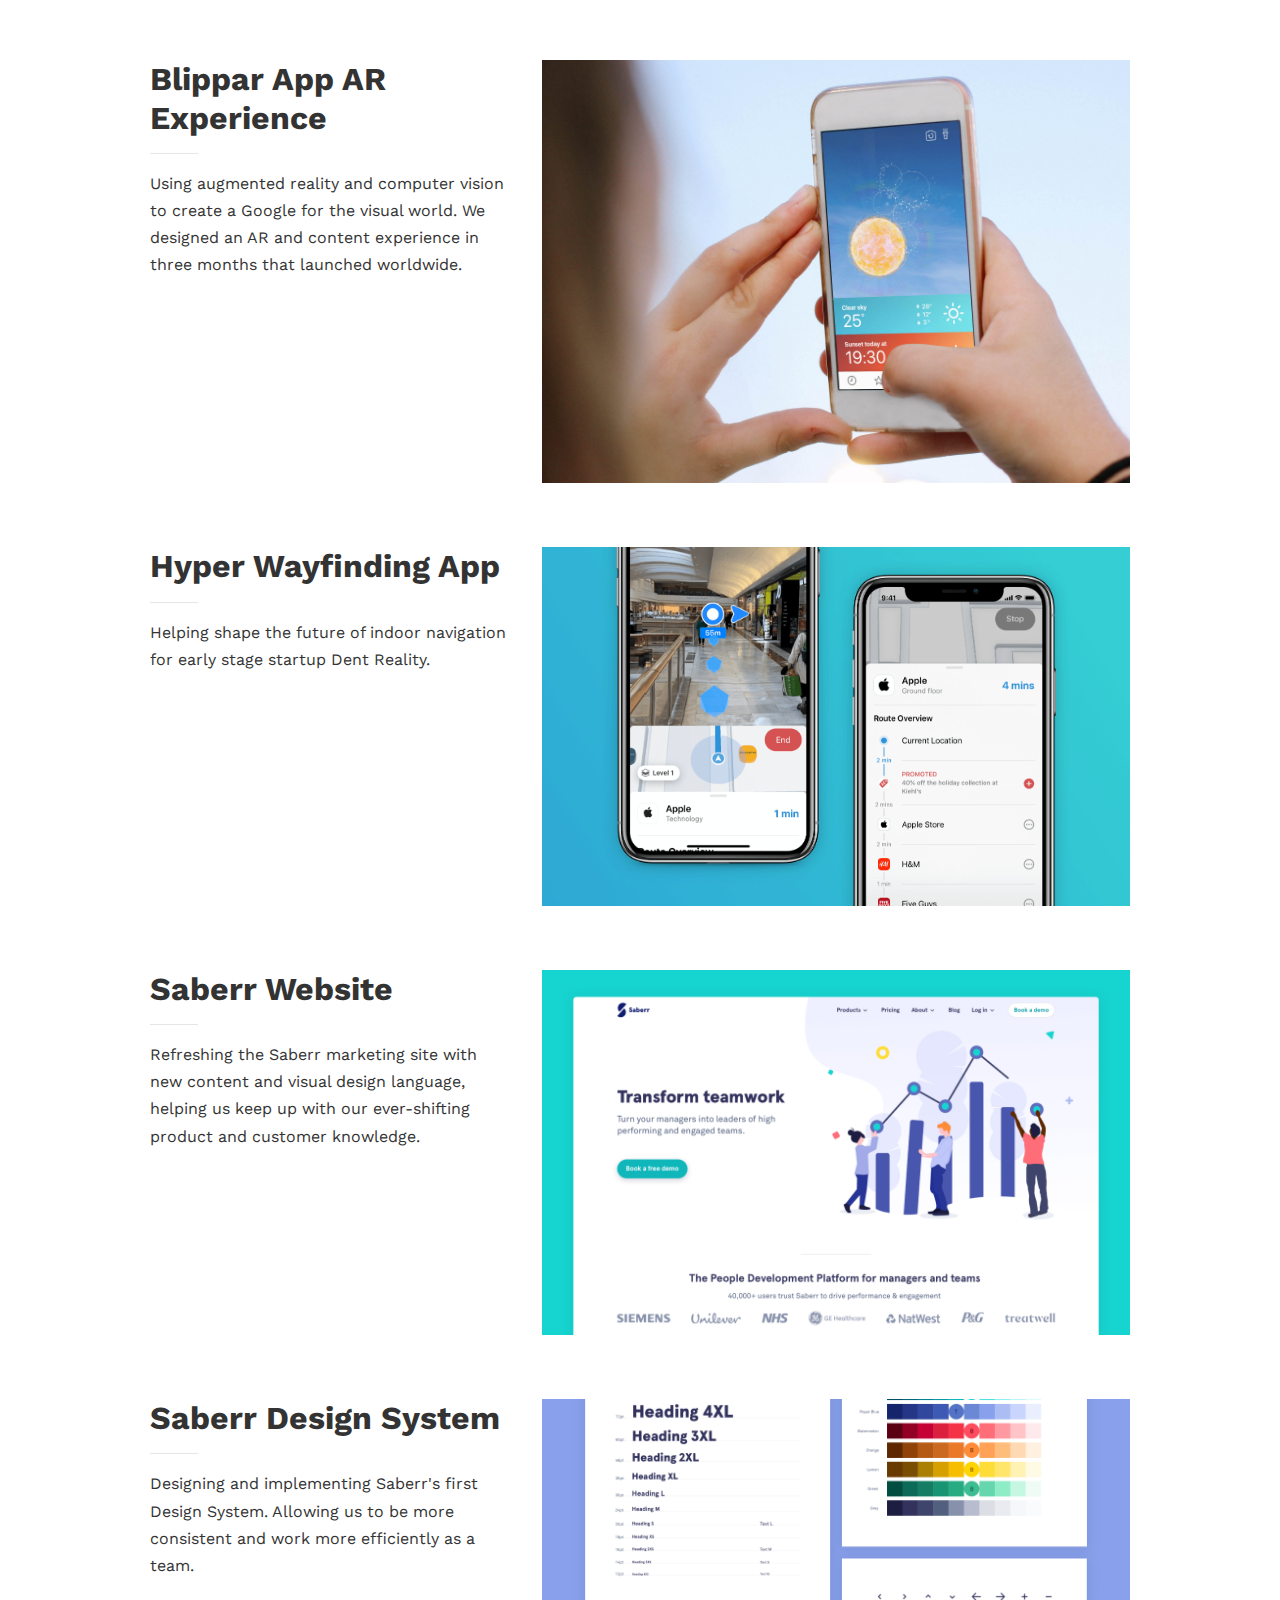
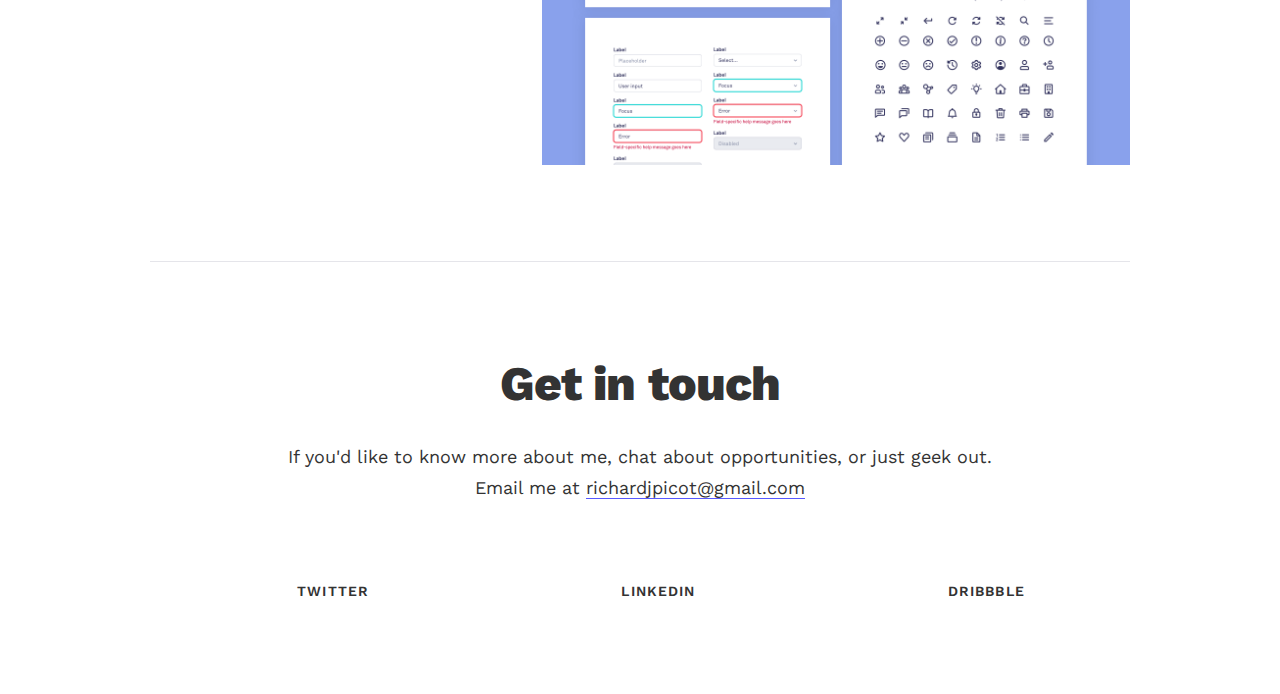
==== commit d69d3cef: "Linked up social accounts in footer" ====
--- a/index.html
+++ b/index.html
@@ -123,16 +123,14 @@
     <footer id="contact">
       <h1>Get in touch</h1>
       <p>
-        If you'd like to know more about me, chat about opportunities, or just geek out.</br>
-        Email me at <a href="mailto:richardjpicot@me.com">richardjpicot@me.com</a>
+        If you'd like to know more about me, chat about opportunities, or just geek out.<br>
+        Email me at <a href="mailto:richardjpicot@gmail.com">richardjpicot@gmail.com</a>
       </p>
       <nav class="nav">
-        <a href="#">Twitter</a>
-        <a href="#">Dribbble</a>
-        <a href="#">LinkedIn</a>
-        <a href="#">Medium</a>
+        <a href="https://twitter.com/richardjpicot">Twitter</a>
+        <a href="https://www.linkedin.com/in/richardpicot/">LinkedIn</a>
+        <a href="https://dribbble.com/richardpicot">Dribbble</a>
       </nav>
-
     </footer>
 
   </div>
--- a/css/styles.css
+++ b/css/styles.css
@@ -511,13 +511,17 @@
 
 .project-description p::before {
   content: "";
-  margin-bottom: 32px;
+  margin-bottom: 16px;
   display: block;
   width: 48px;
   height: 1px;
   background-color: var(--foreground-color-02);
 }
 
+.project-description h2 {
+  margin-bottom: 16px;
+}
+
   .project-description p {
     font-size: 1em;
   }
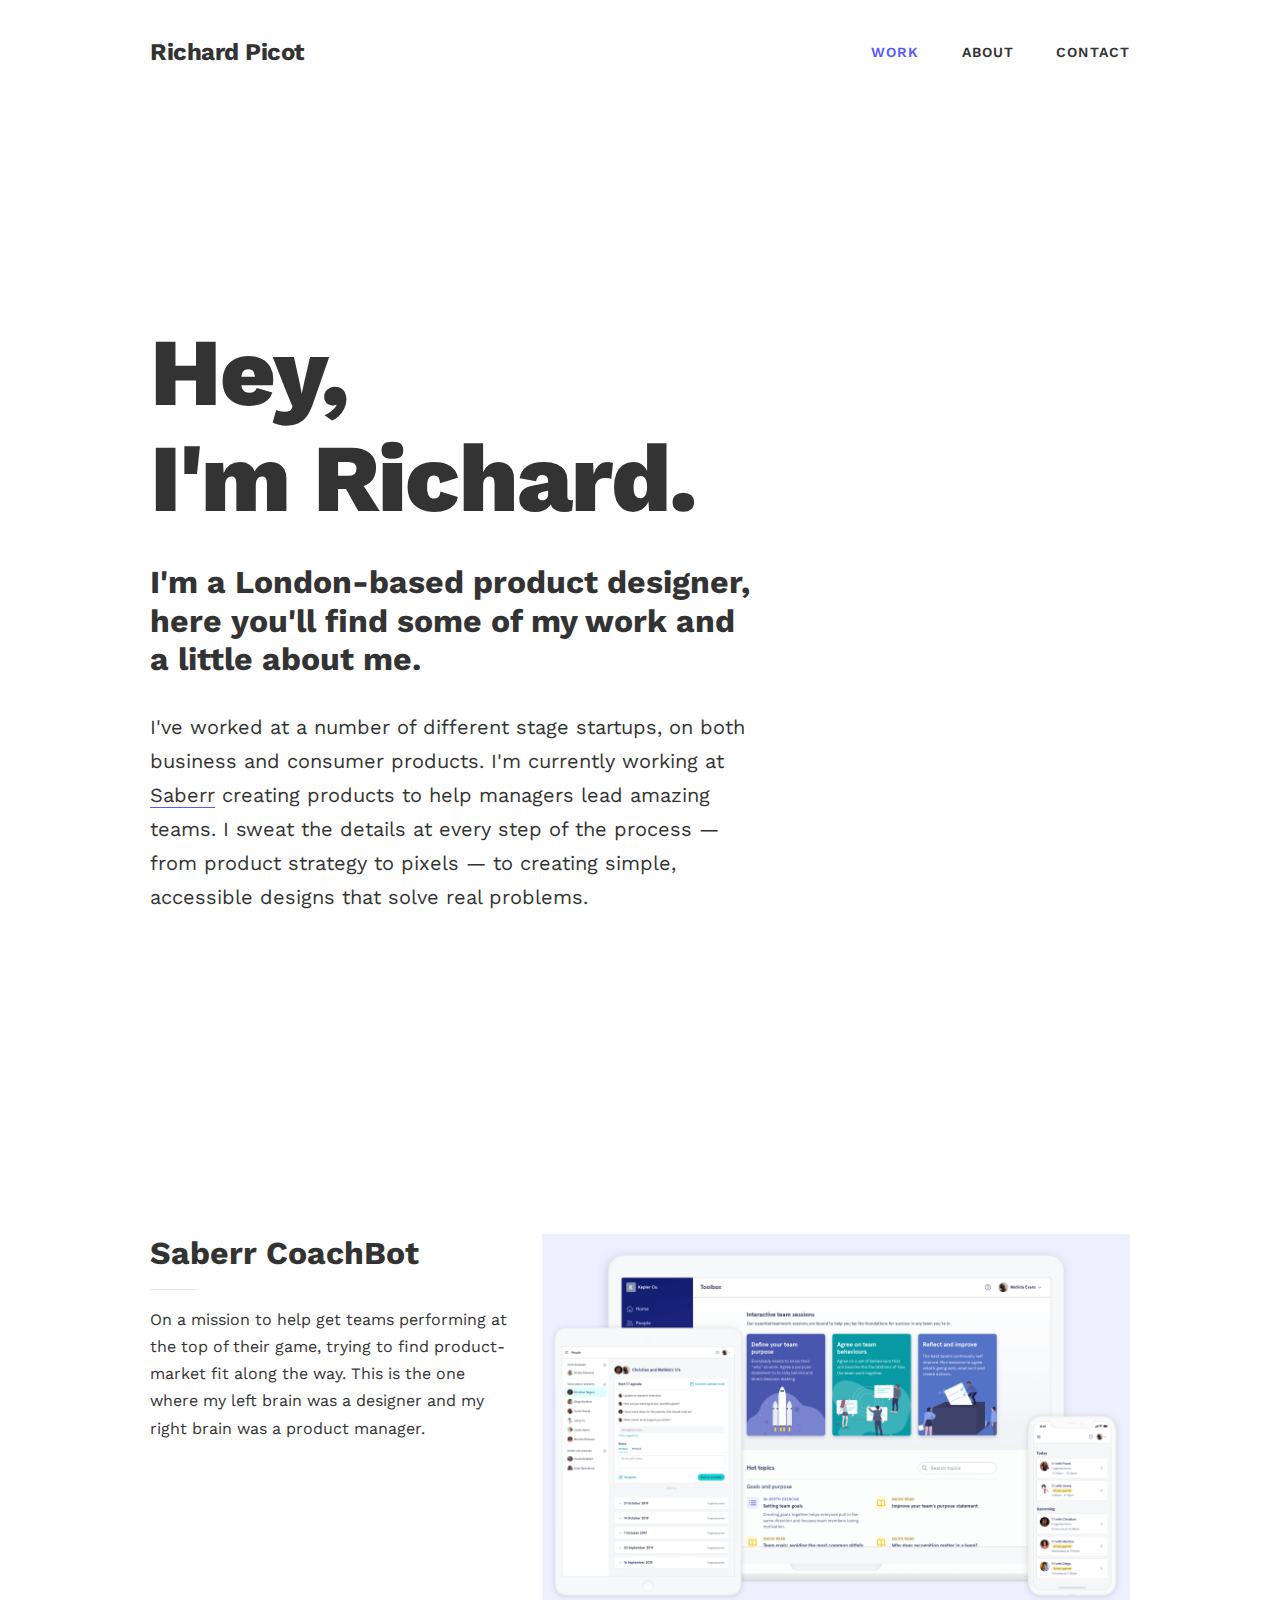
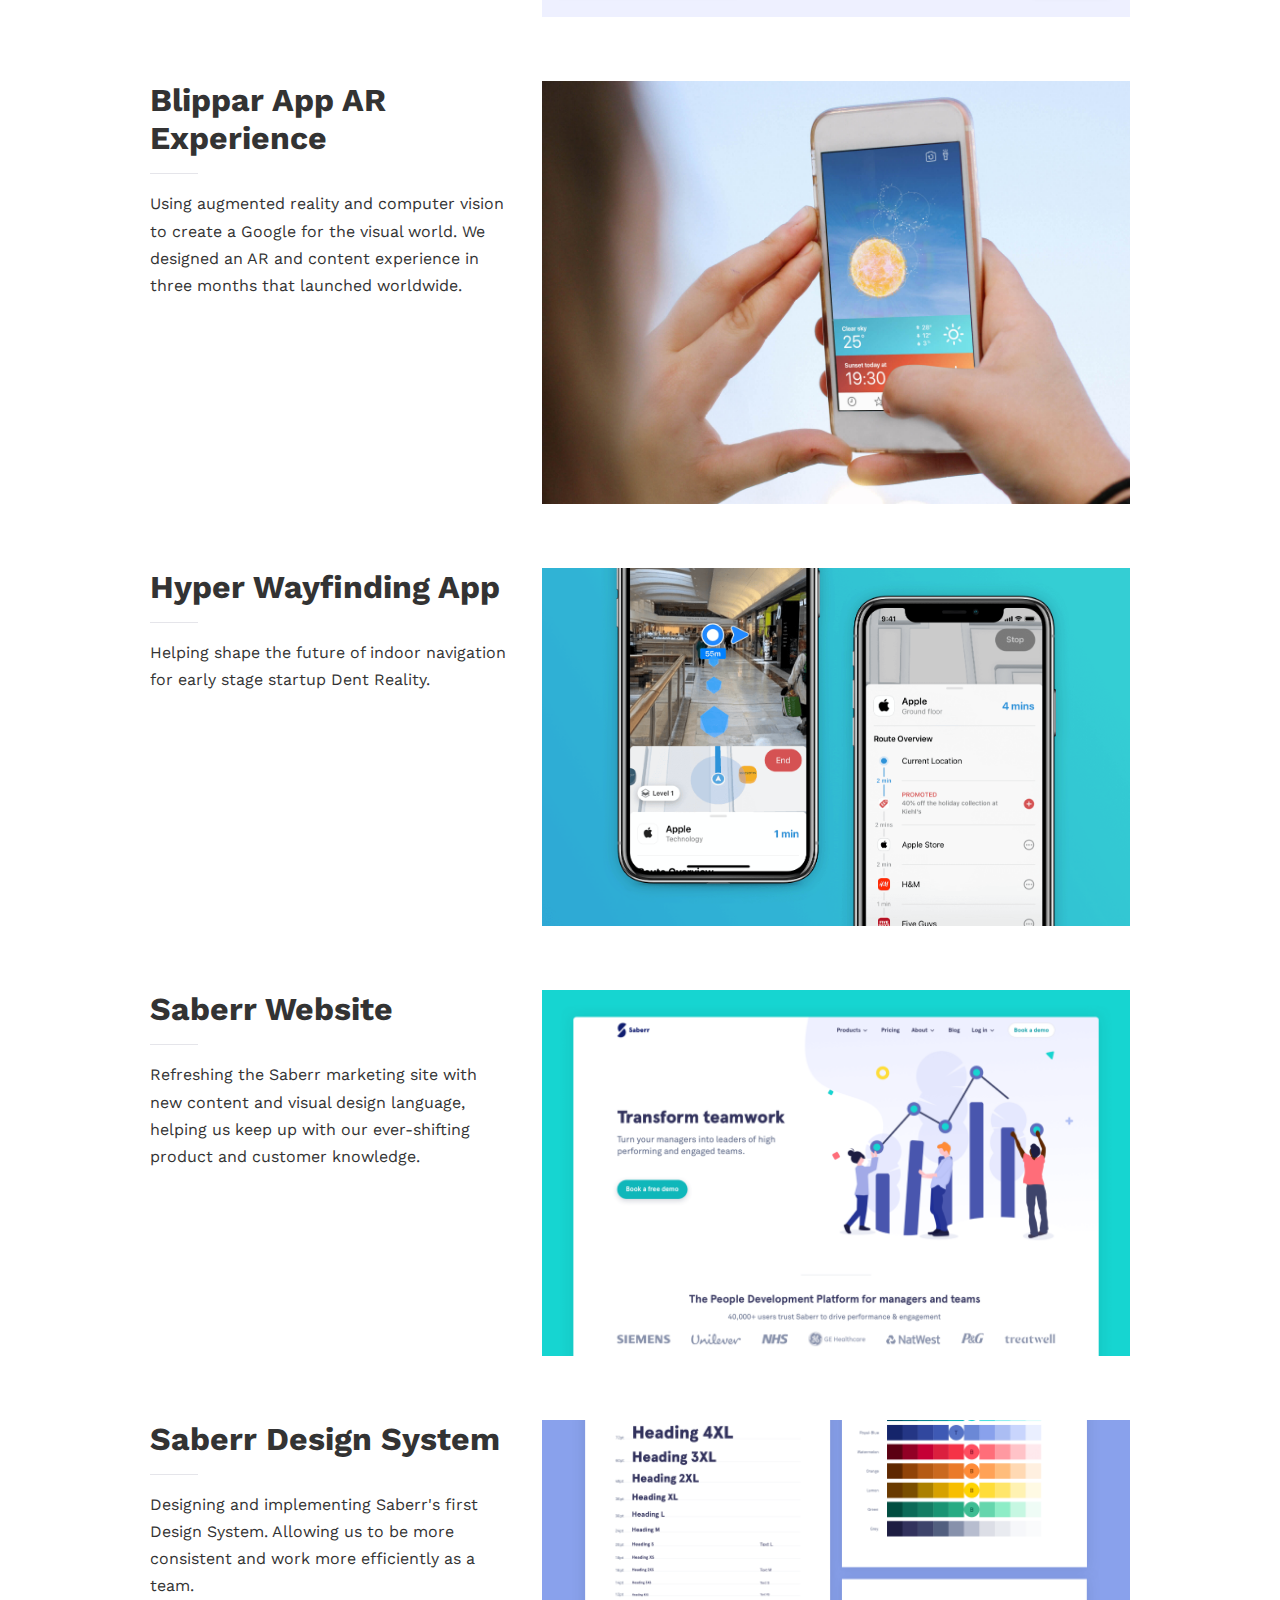
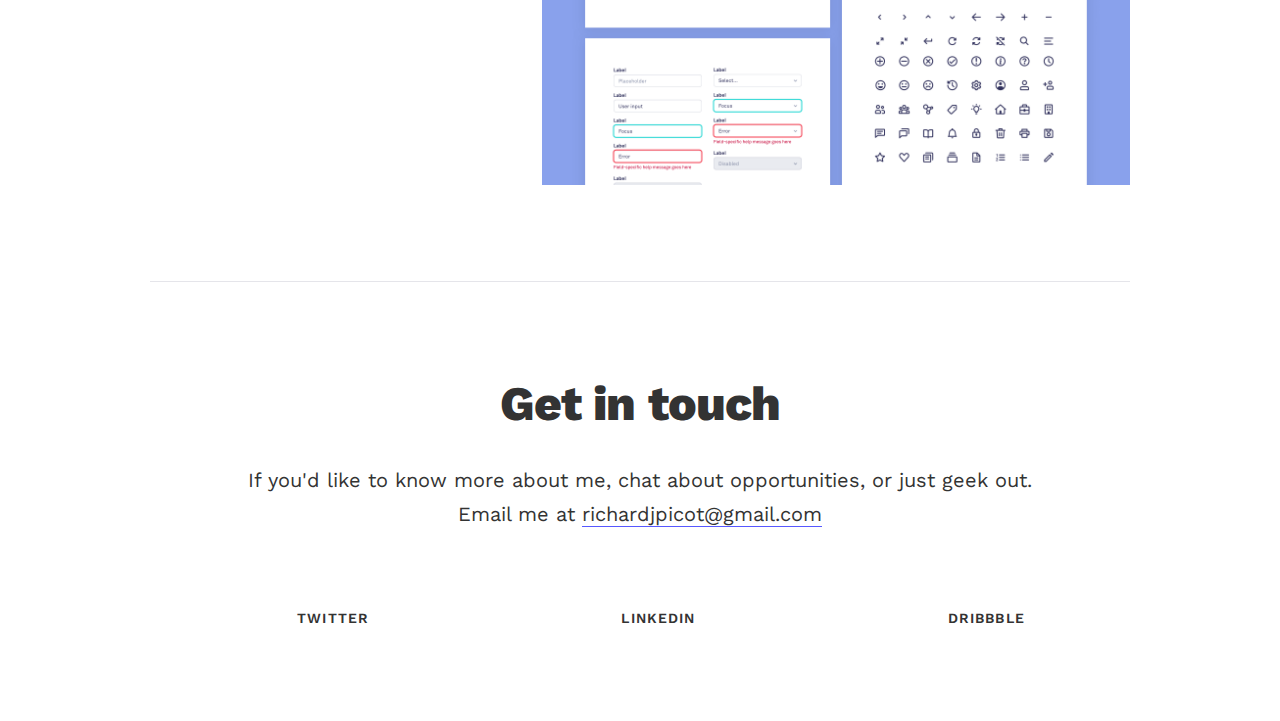
==== commit 373a8cdf: "Fixed device width head error and added google analytics" ====
--- a/index.html
+++ b/index.html
@@ -2,12 +2,24 @@
 <html lang="en" dir="ltr">
 
 <head>
+  <!-- Global site tag (gtag.js) - Google Analytics -->
+  <script async src="https://www.googletagmanager.com/gtag/js?id=UA-72135107-1"></script>
+  <script>
+    window.dataLayer = window.dataLayer || [];
+
+    function gtag() {
+      dataLayer.push(arguments);
+    }
+    gtag('js', new Date());
+    gtag('config', 'UA-72135107-1');
+  </script>
+
   <title>Richard Picot - Product Designer</title>
   <meta name="description" content="Online portfolio of London-based digital product designer Richard Picot.">
   <meta name="author" content="Richard Picot">
-  <meta name="keywords" content="product, design, ux, ui, portfolio, digital, ux design, user interface, user experience, product designers, product design, startup design, london">
+  <meta name="keywords" content="richard, picot, product, design, ux, ui, portfolio, digital, ux design, user interface, user experience, product designers, product design, startup design, london">
   <meta charset="utf-8">
-  <meta name="viewport" content="width-device-width, initial-scale=1.0">
+  <meta name="viewport" content="width=device-width, initial-scale=1">
   <link rel="stylesheet" type="text/css" href="css/normalize.css">
   <link rel="stylesheet" type="text/css" href="css/styles.css">
   <link href="https://fonts.googleapis.com/css2?family=Work+Sans:ital,wght@0,400;0,500;0,600;0,700;0,800;1,400&display=swap" rel="stylesheet">
--- a/css/styles.css
+++ b/css/styles.css
@@ -200,7 +200,7 @@
 ==================================== */
 a, a:visited {
   text-decoration: none;
-  border-bottom: 1px solid var(--primary-color);
+  border-bottom: 1.5px solid var(--primary-color);
   color: var(--text-primary-color);
 }
 
@@ -346,26 +346,29 @@
 
 /* ------- ABOUT ME LAYOUT STYLES -------- */
 
-.about-header {
-  max-width: 600px;
+.about-me {
   margin-top: 96px;
 }
-.photo-of-me {
-  width: 192px;
+
+.about-intro-text {
+  border-bottom: 1px solid var(--foreground-color-02);
+}
+
+.trump-card {
+  padding-top: 32px;
+}
+
+.trump-card h3 {
+  margin-bottom: 8px;
 }
 
 .about-me figure {
-  display: block;
-  width: 300px;
+  margin: 16px 0;
 }
 
 .design-process {
   width: 350px;
 }
-
-.right-column {
-  margin-top: 48px;
-} /* On mobile add a little space between sections */
 
 /* =================================
   #Navigation
@@ -483,26 +486,16 @@
   }
 
   /* ABOUT ME */
-.about-header {
+.about-me {
   margin-top: 256px;
-}
-
-.photo-of-me {
-  width: 256px;
-}
-
-  .about-me {
-    display: flex;
-  }
-
-  .about-left-column {
-    margin-right: 64px;
-    width: 1100px;
-  }
-
-  .right-column {
-    margin-top: 0px;
-  } /* On desktop remove the top margin */
+  display: flex;
+}
+
+.about-me figure {
+  display: inline-block;
+  margin-right: 32px;
+  margin-top: 8px;
+}
 
   /* ------- Styling adjustments -------- */
   .hero {
@@ -539,7 +532,7 @@
   }
 
   p, li {
-    font-size: 1.125em;
+    font-size: 1.25em;
     line-height: 1.7;
   }
 
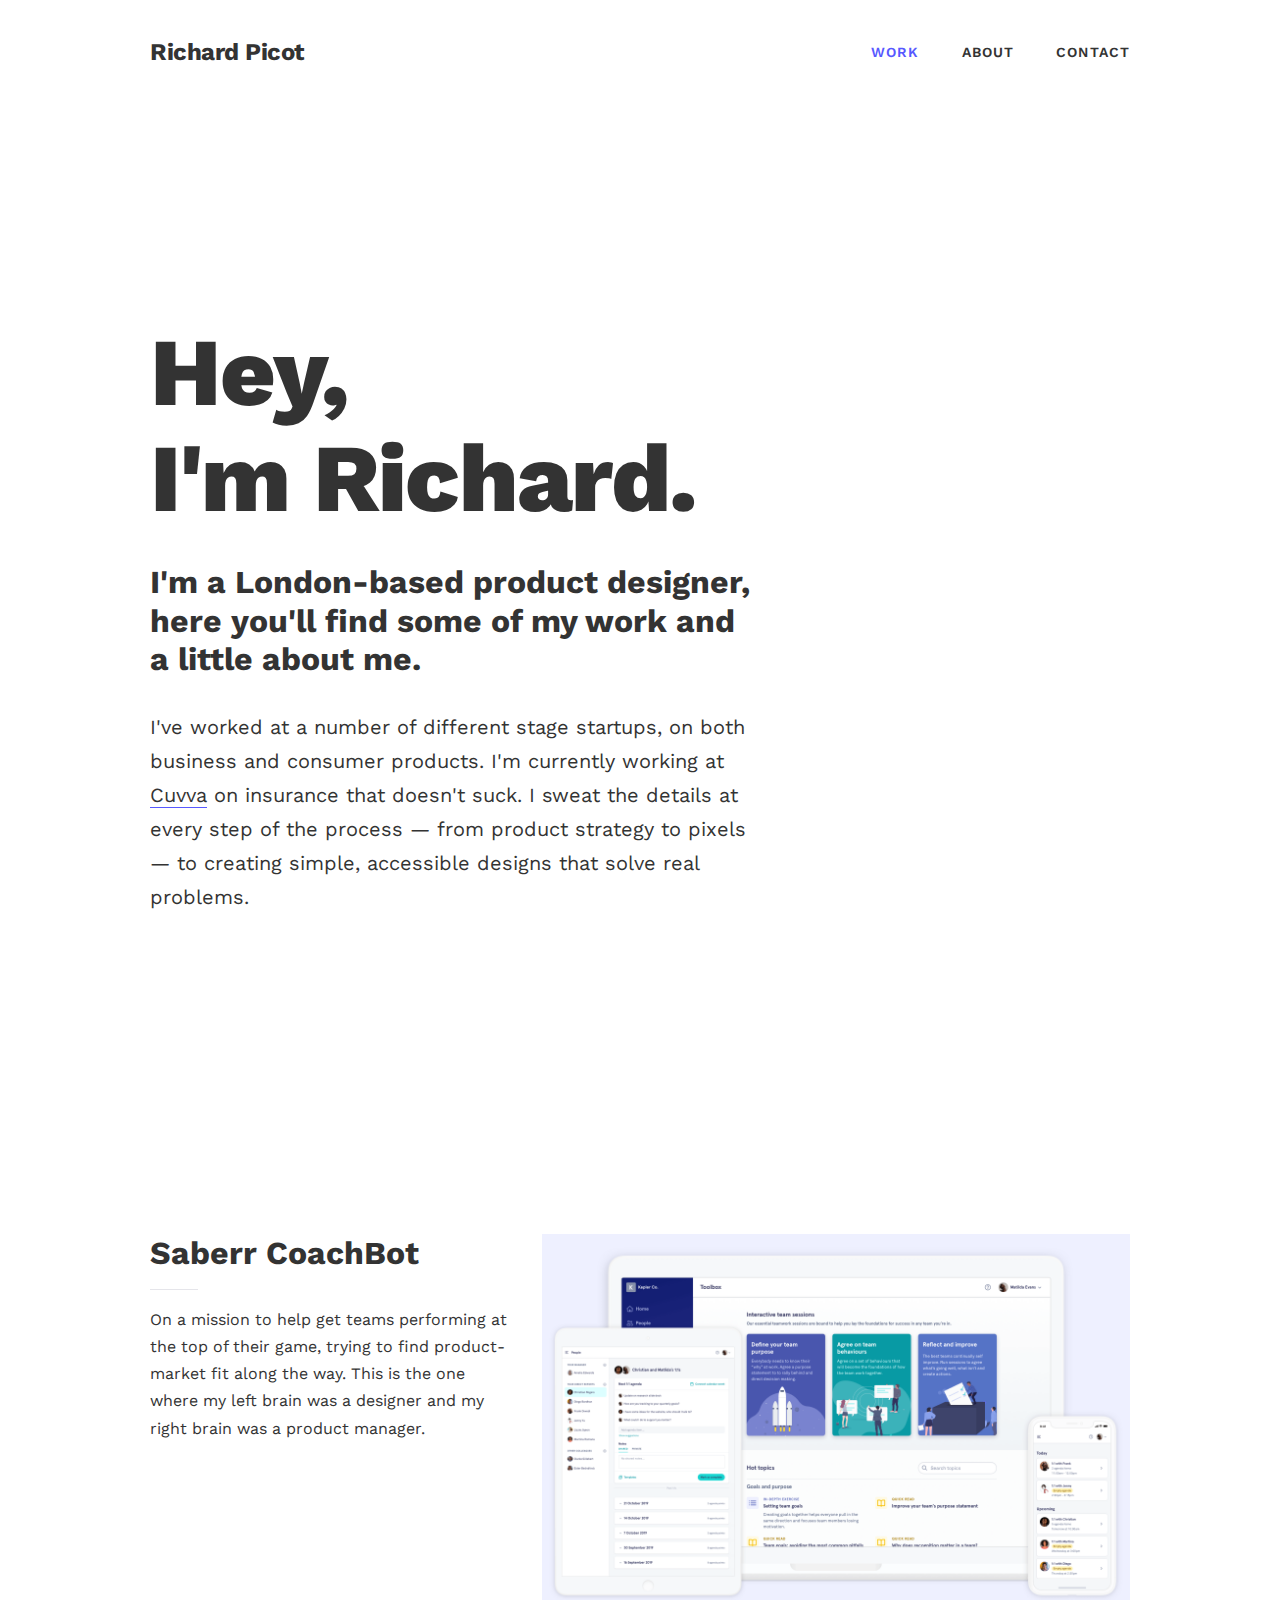
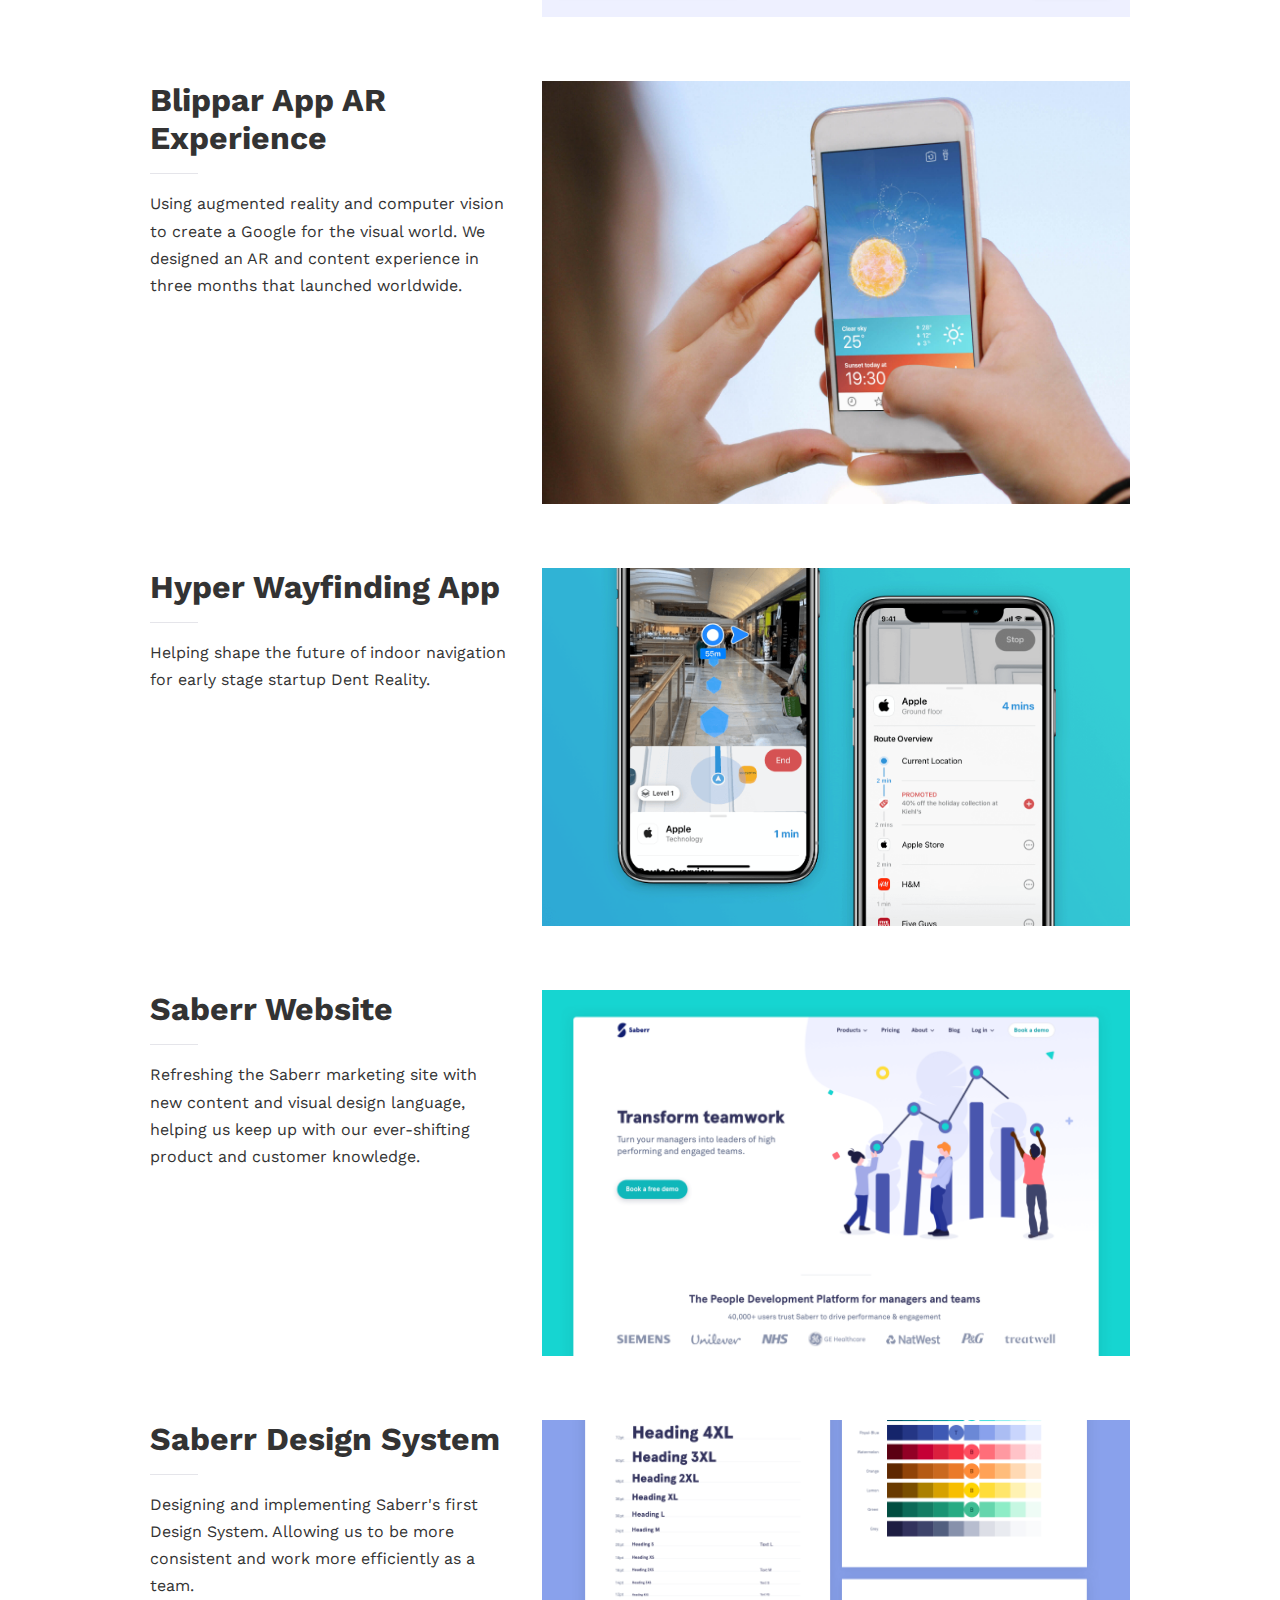
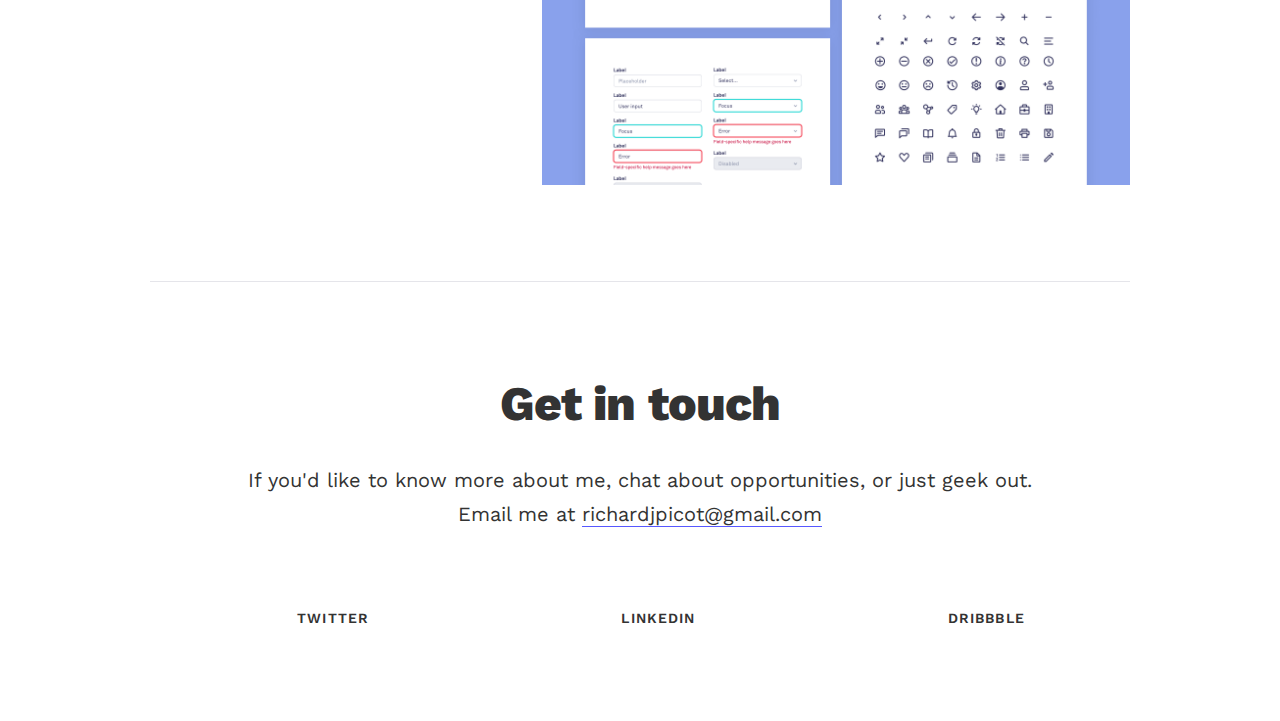
==== commit e8384f41: "Updated intro description." ====
--- a/index.html
+++ b/index.html
@@ -54,7 +54,7 @@
         <h1 class="hero">Hey,<br>I'm Richard.</h1>
         <h2>I'm a London-based product designer, here you'll find some of my work and a little about me.</h2>
         <p>
-          I've worked at a number of different stage startups, on both business and consumer products. I'm currently working at <a href="https://www.saberr.com" target="_blank">Saberr</a> creating products to help managers lead amazing teams. I sweat
+          I've worked at a number of different stage startups, on both business and consumer products. I'm currently working at <a href="https://www.cuvva.com" target="_blank">Cuvva</a> on insurance that doesn't suck. I sweat
           the details at every step
           of
           the process — from product strategy to pixels — to creating simple, accessible designs that solve real problems.<br>
--- a/css/styles.css
+++ b/css/styles.css
@@ -257,6 +257,7 @@
   max-width: 100%;
   max-height: 100%;
   display: block;
+  background-color: var(--foreground-color-01); /* Solid background colour prevents content reflow whilst images load */
 }
 
 #homepage-intro {
